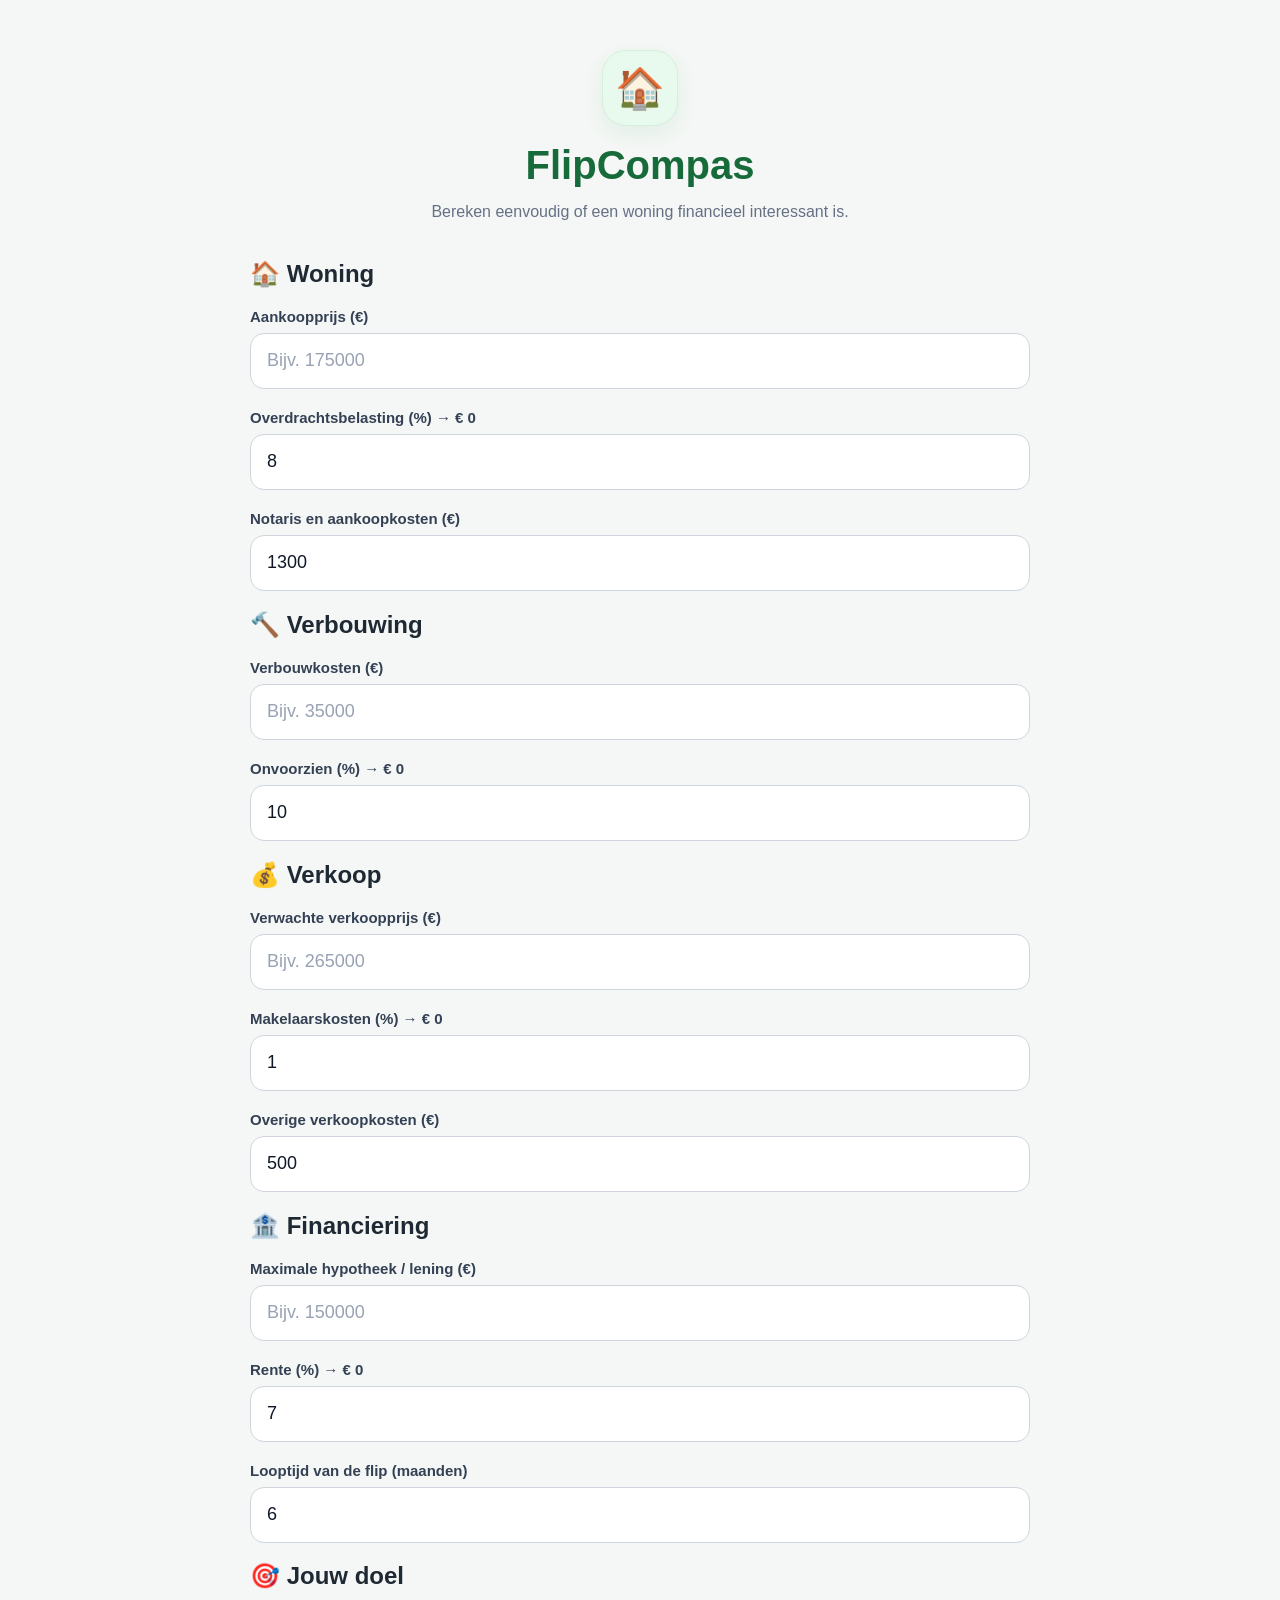
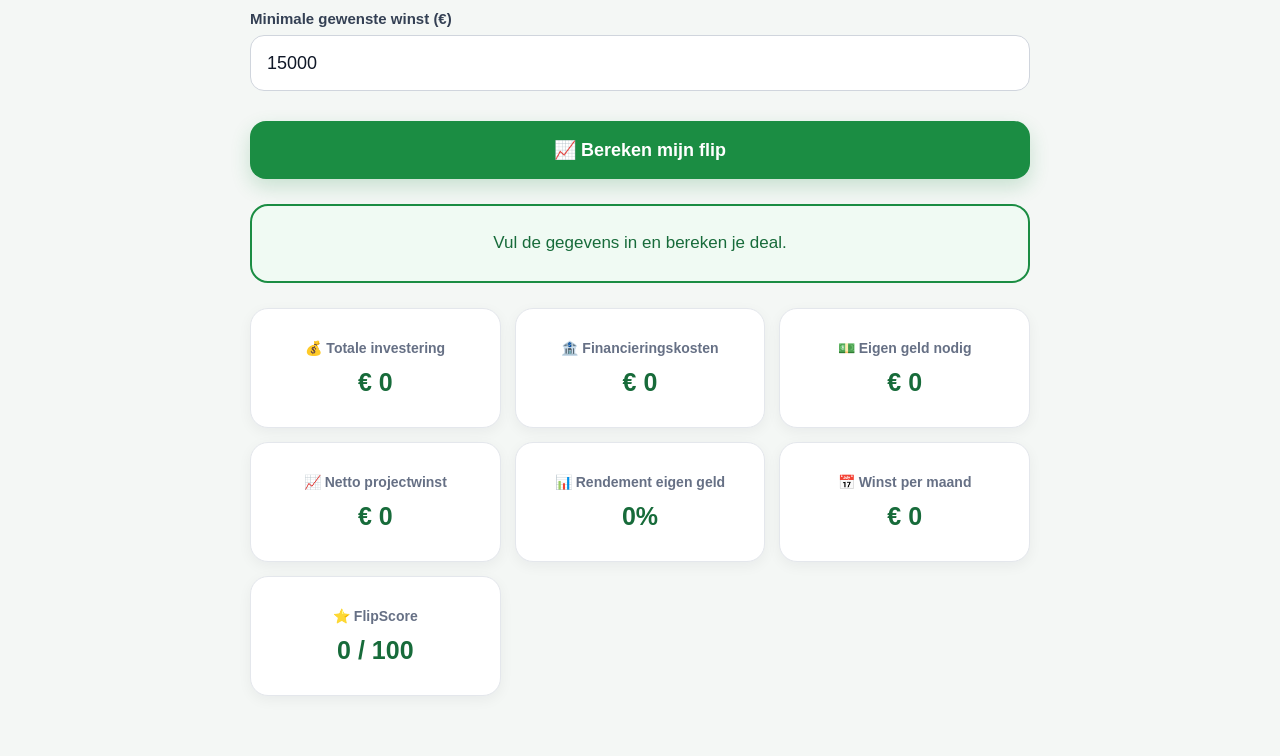
==== index.html @ 9d89fb98 "Update index.html" ====
<!DOCTYPE html>
<html lang="nl">

<head>
    <meta charset="UTF-8">
    <meta name="viewport" content="width=device-width, initial-scale=1.0">

    <title>FlipCompas – Woning Flip Calculator</title>

    <meta
        name="description"
        content="Bereken eenvoudig of een woning financieel interessant is om te verbouwen en door te verkopen."
    >

    <meta name="robots" content="index, follow">

    <link
        rel="canonical"
        href="https://flipcompas.github.io/FlipCompas/"
    >

    <meta name="theme-color" content="#ffffff">

    <link rel="stylesheet" href="style.css">
</head>

<body>

<div class="container">

    <!-- LOGO -->
    <div class="logo">
        🏠
    </div>

    <!-- TITEL -->
    <h1>FlipCompas</h1>

    <p class="subtitle">
        Bereken eenvoudig of een woning financieel interessant is.
    </p>


    <!-- =========================
         BASISGEGEVENS
    ========================== -->

    <h2>🏠 Woning</h2>

    <label for="aankoop">
        Aankoopprijs (€)
    </label>

    <input
        type="number"
        id="aankoop"
        placeholder="Bijv. 175000"
        min="0"
        step="100"
    >


    <label for="overdracht">
        Overdrachtsbelasting (%)
        <span id="overdrachtBedrag">→ € 0</span>
    </label>

    <input
        type="number"
        id="overdracht"
        value="8"
        min="0"
        step="0.1"
    >


    <label for="notaris">
        Notaris en aankoopkosten (€)
    </label>

    <input
        type="number"
        id="notaris"
        value="1300"
        min="0"
        step="50"
    >


    <!-- =========================
         VERBOUWING
    ========================== -->

    <h2>🔨 Verbouwing</h2>

    <label for="verbouw">
        Verbouwkosten (€)
    </label>

    <input
        type="number"
        id="verbouw"
        placeholder="Bijv. 35000"
        min="0"
        step="100"
    >


    <label for="onvoorzien">
        Onvoorzien (%)
        <span id="onvoorzienBedrag">→ € 0</span>
    </label>

    <input
        type="number"
        id="onvoorzien"
        value="10"
        min="0"
        step="1"
    >


    <!-- =========================
         VERKOOP
    ========================== -->

    <h2>💰 Verkoop</h2>

    <label for="verkoop">
        Verwachte verkoopprijs (€)
    </label>

    <input
        type="number"
        id="verkoop"
        placeholder="Bijv. 265000"
        min="0"
        step="100"
    >


    <label for="makelaar">
        Makelaarskosten (%)
        <span id="makelaarBedrag">→ € 0</span>
    </label>

    <input
        type="number"
        id="makelaar"
        value="1"
        min="0"
        step="0.1"
    >


    <label for="verkoopOverig">
        Overige verkoopkosten (€)
    </label>

    <input
        type="number"
        id="verkoopOverig"
        value="500"
        min="0"
        step="50"
    >


    <!-- =========================
         FINANCIERING
    ========================== -->

    <h2>🏦 Financiering</h2>

    <label for="hypotheek">
        Maximale hypotheek / lening (€)
    </label>

    <input
        type="number"
        id="hypotheek"
        placeholder="Bijv. 150000"
        min="0"
        step="1000"
    >


    <label for="rente">
        Rente (%)
        <span id="renteBedrag">→ € 0</span>
    </label>

    <input
        type="number"
        id="rente"
        value="7"
        min="0"
        step="0.1"
    >


    <label for="looptijd">
        Looptijd van de flip (maanden)
    </label>

    <input
        type="number"
        id="looptijd"
        value="6"
        min="1"
        step="1"
    >


    <!-- =========================
         MINIMALE WINST
    ========================== -->

    <h2>🎯 Jouw doel</h2>

    <label for="minWinst">
        Minimale gewenste winst (€)
    </label>

    <input
        type="number"
        id="minWinst"
        value="15000"
        min="0"
        step="1000"
    >


    <!-- =========================
         BEREKENEN
    ========================== -->

    <button type="button" onclick="bereken()">
        📈 Bereken mijn flip
    </button>


    <!-- RESULTAAT -->

    <div id="resultaat">
        Vul de gegevens in en bereken je deal.
    </div>


    <!-- =========================
         DASHBOARD
    ========================== -->

    <div class="dashboard">

        <div class="kaart">
            <h3>💰 Totale investering</h3>
            <p id="investering">€ 0</p>
        </div>


        <div class="kaart">
            <h3>🏦 Financieringskosten</h3>
            <p id="financieringsKosten">€ 0</p>
        </div>


        <div class="kaart">
            <h3>💵 Eigen geld nodig</h3>
            <p id="eigenGeld">€ 0</p>
        </div>


        <div class="kaart">
            <h3>📈 Netto projectwinst</h3>
            <p id="winstKaart">€ 0</p>
        </div>


        <div class="kaart">
            <h3>📊 Rendement eigen geld</h3>
            <p id="rendement">0%</p>
        </div>


        <div class="kaart">
            <h3>📅 Winst per maand</h3>
            <p id="winstPerMaand">€ 0</p>
        </div>


        <div class="kaart">
            <h3>⭐ FlipScore</h3>
            <p id="flipscore">0 / 100</p>
        </div>

    </div>

</div>


<script src="script.js"></script>

</body>

</html>
---- style.css ----
/* =========================
   FLIPCOMPAS
   ========================= */

* {
    box-sizing: border-box;
}

html {
    scroll-behavior: smooth;
}

body {
    margin: 0;
    padding: 0;
    background: #f4f7f5;
    font-family:
        -apple-system,
        BlinkMacSystemFont,
        "Segoe UI",
        Arial,
        sans-serif;
    color: #1f2933;
}

/* =========================
   CONTAINER
   ========================= */

.container {
    width: 100%;
    max-width: 720px;
    margin: 0 auto;
    padding: 35px 20px 60px;
}

/* =========================
   LOGO
   ========================= */

.logo {
    width: 76px;
    height: 76px;

    margin: 0 auto 16px;

    display: flex;
    align-items: center;
    justify-content: center;

    background: #e8f9ee;
    border: 1px solid #d4f0dd;
    border-radius: 24px;

    font-size: 40px;

    box-shadow:
        0 8px 20px rgba(27, 141, 67, 0.08);
}

/* =========================
   TITEL
   ========================= */

h1 {
    margin: 0;

    text-align: center;

    color: #176b3a;

    font-size: 36px;
    line-height: 1.15;
    font-weight: 800;
}

.subtitle {
    max-width: 560px;

    margin: 12px auto 35px;

    text-align: center;

    color: #667085;

    font-size: 16px;
    line-height: 1.55;
}

/* =========================
   FORMULIER
   ========================= */

label {
    display: block;

    margin-top: 20px;
    margin-bottom: 8px;

    color: #344054;

    font-size: 15px;
    font-weight: 700;
}

input {
    width: 100%;
    height: 56px;

    padding: 0 16px;

    border: 1.5px solid #d0d5dd;
    border-radius: 14px;

    background: #ffffff;

    color: #101828;

    font-family: inherit;
    font-size: 18px;

    outline: none;

    transition:
        border-color 0.2s ease,
        box-shadow 0.2s ease;
}

input:focus {
    border-color: #1b8d43;

    box-shadow:
        0 0 0 4px rgba(27, 141, 67, 0.10);
}

input::placeholder {
    color: #98a2b3;
}

/* Verwijder standaard pijltjes bij nummervelden */

input[type="number"]::-webkit-inner-spin-button,
input[type="number"]::-webkit-outer-spin-button {
    margin: 0;
    -webkit-appearance: none;
}

input[type="number"] {
    -moz-appearance: textfield;
}

/* =========================
   BEREKEN-KNOP
   ========================= */

button {
    width: 100%;
    min-height: 58px;

    margin-top: 30px;
    padding: 0 20px;

    border: none;
    border-radius: 16px;

    background: #1b8d43;
    color: #ffffff;

    font-family: inherit;
    font-size: 18px;
    font-weight: 800;

    cursor: pointer;

    box-shadow:
        0 8px 20px rgba(27, 141, 67, 0.20);

    transition:
        transform 0.15s ease,
        background 0.2s ease,
        box-shadow 0.2s ease;
}

button:hover {
    box-shadow:
        0 10px 24px rgba(27, 141, 67, 0.25);
}

button:active {
    transform: scale(0.98);
}

/* =========================
   RESULTAAT
   ========================= */

#resultaat {
    margin-top: 25px;
    padding: 24px 20px;

    background: #f0faf3;

    border: 2px solid #1b8d43;
    border-radius: 18px;

    color: #176b3a;

    text-align: center;

    font-size: 17px;
    line-height: 1.55;

    transition:
        background 0.25s ease,
        border-color 0.25s ease,
        color 0.25s ease;
}

#resultaat strong {
    font-weight: 800;
}

/* =========================
   DASHBOARD
   ========================= */

.dashboard {
    display: grid;

    grid-template-columns: 1fr;

    gap: 14px;

    margin-top: 25px;
}

.kaart {
    min-height: 120px;

    display: flex;
    flex-direction: column;
    justify-content: center;

    padding: 20px;

    background: #ffffff;

    border: 1px solid #e4e7ec;
    border-radius: 18px;

    box-shadow:
        0 4px 14px rgba(16, 24, 40, 0.05);

    transition:
        transform 0.2s ease,
        box-shadow 0.2s ease;
}

.kaart:hover {
    transform: translateY(-2px);

    box-shadow:
        0 8px 20px rgba(16, 24, 40, 0.08);
}

.kaart h3 {
    margin: 0 0 10px;

    color: #667085;

    font-size: 14px;
    line-height: 1.3;
    font-weight: 700;
}

.kaart p {
    margin: 0;

    color: #176b3a;

    font-size: 25px;
    line-height: 1.2;
    font-weight: 800;
}

/* =========================
   MOBIELE SCHERMEN
   ========================= */

@media (max-width: 380px) {

    .container {
        padding: 25px 15px 45px;
    }

    h1 {
        font-size: 32px;
    }

    .subtitle {
        font-size: 15px;
    }

    input {
        height: 54px;
        font-size: 17px;
    }

    button {
        height: 56px;
        font-size: 17px;
    }

    .kaart p {
        font-size: 23px;
    }
}

/* =========================
   TABLET / DESKTOP
   ========================= */

@media (min-width: 600px) {

    .container {
        max-width: 760px;
        padding-top: 50px;
    }

    .dashboard {
        grid-template-columns: repeat(3, 1fr);
    }

    .kaart {
        text-align: center;
    }
}

/* =========================
   GROTERE DESKTOP
   ========================= */

@media (min-width: 900px) {

    .container {
        max-width: 820px;
    }

    h1 {
        font-size: 40px;
    }
}
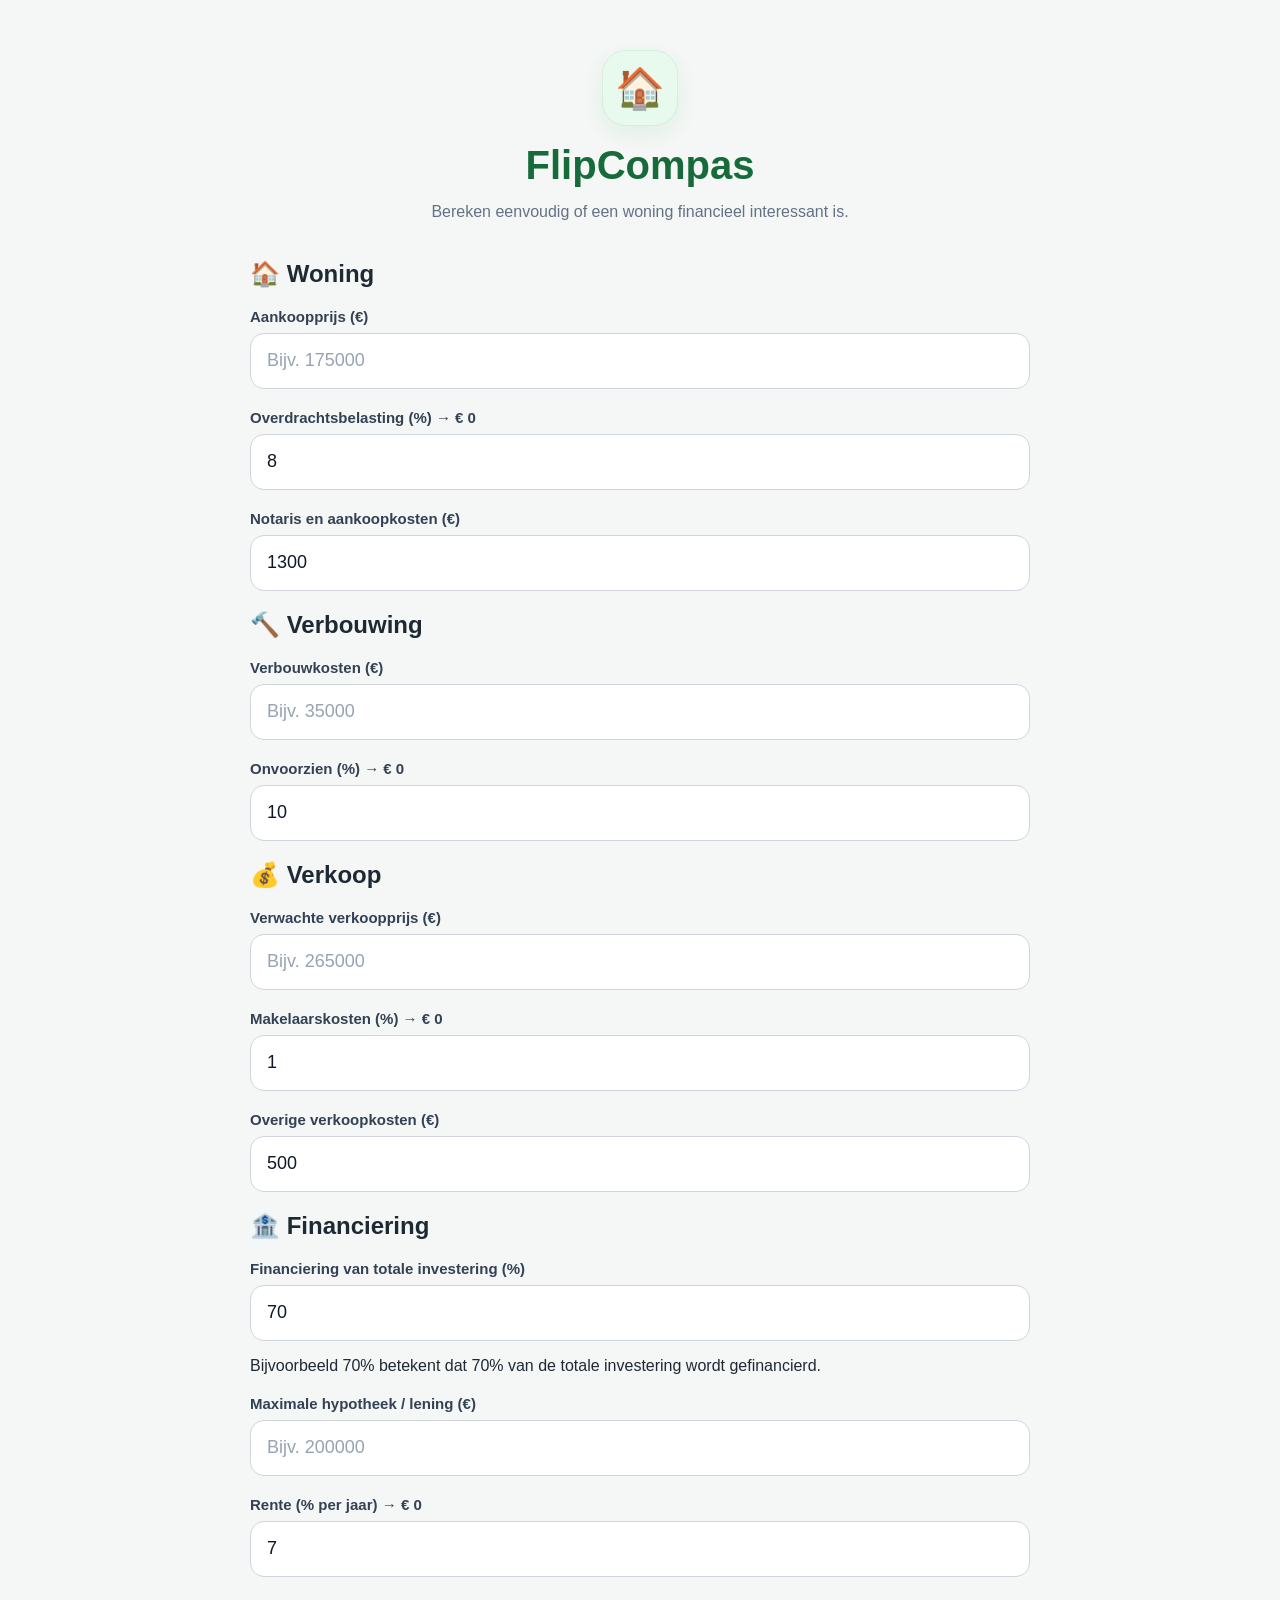
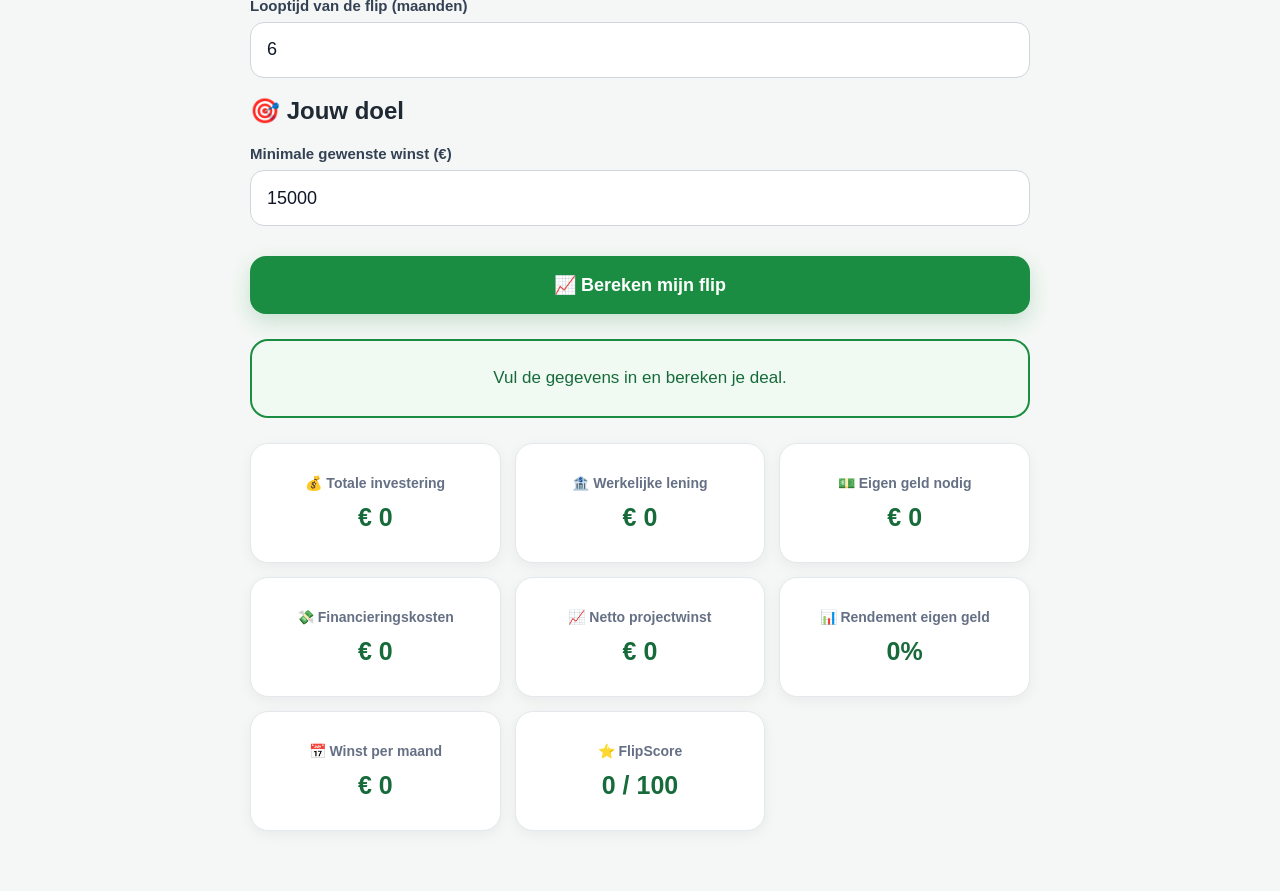
==== commit d2f324cc: "Update index.html" ====
--- a/index.html
+++ b/index.html
@@ -9,7 +9,7 @@
 
     <meta
         name="description"
-        content="Bereken eenvoudig of een woning financieel interessant is om te verbouwen en door te verkopen."
+        content="Bereken aankoopkosten, verbouwkosten, financiering, eigen inleg, winst en rendement van een woningflip met FlipCompas."
     >
 
     <meta name="robots" content="index, follow">
@@ -28,12 +28,10 @@
 
 <div class="container">
 
-    <!-- LOGO -->
     <div class="logo">
         🏠
     </div>
 
-    <!-- TITEL -->
     <h1>FlipCompas</h1>
 
     <p class="subtitle">
@@ -42,7 +40,7 @@
 
 
     <!-- =========================
-         BASISGEGEVENS
+         WONING
     ========================== -->
 
     <h2>🏠 Woning</h2>
@@ -172,21 +170,40 @@
 
     <h2>🏦 Financiering</h2>
 
-    <label for="hypotheek">
+    <label for="financieringsPercentage">
+        Financiering van totale investering (%)
+    </label>
+
+    <input
+        type="number"
+        id="financieringsPercentage"
+        value="70"
+        min="0"
+        max="100"
+        step="1"
+    >
+
+    <p class="uitleg">
+        Bijvoorbeeld 70% betekent dat 70% van de totale investering
+        wordt gefinancierd.
+    </p>
+
+
+    <label for="maxHypotheek">
         Maximale hypotheek / lening (€)
     </label>
 
     <input
         type="number"
-        id="hypotheek"
-        placeholder="Bijv. 150000"
+        id="maxHypotheek"
+        placeholder="Bijv. 200000"
         min="0"
         step="1000"
     >
 
 
     <label for="rente">
-        Rente (%)
+        Rente (% per jaar)
         <span id="renteBedrag">→ € 0</span>
     </label>
 
@@ -213,7 +230,7 @@
 
 
     <!-- =========================
-         MINIMALE WINST
+         DOEL
     ========================== -->
 
     <h2>🎯 Jouw doel</h2>
@@ -240,8 +257,6 @@
     </button>
 
 
-    <!-- RESULTAAT -->
-
     <div id="resultaat">
         Vul de gegevens in en bereken je deal.
     </div>
@@ -260,8 +275,8 @@
 
 
         <div class="kaart">
-            <h3>🏦 Financieringskosten</h3>
-            <p id="financieringsKosten">€ 0</p>
+            <h3>🏦 Werkelijke lening</h3>
+            <p id="werkelijkeLening">€ 0</p>
         </div>
 
 
@@ -272,6 +287,12 @@
 
 
         <div class="kaart">
+            <h3>💸 Financieringskosten</h3>
+            <p id="financieringsKosten">€ 0</p>
+        </div>
+
+
+        <div class="kaart">
             <h3>📈 Netto projectwinst</h3>
             <p id="winstKaart">€ 0</p>
         </div>
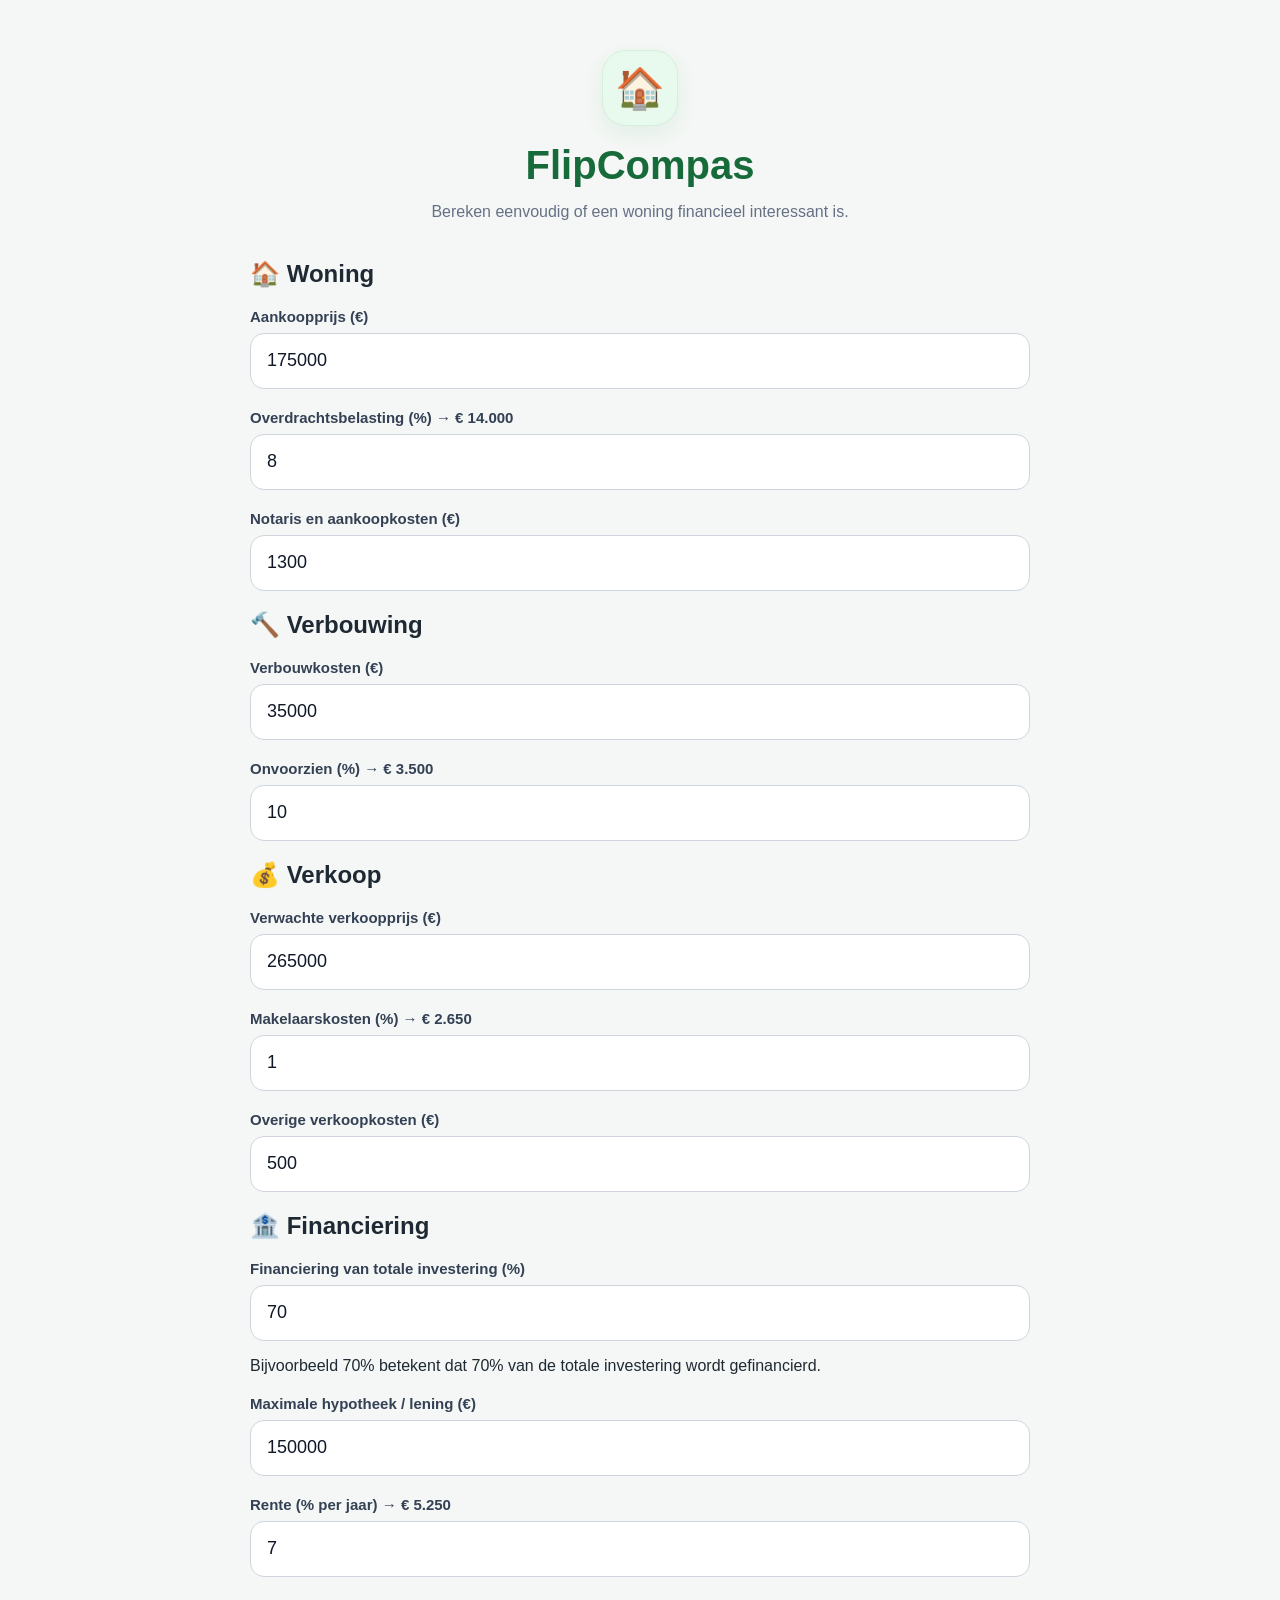
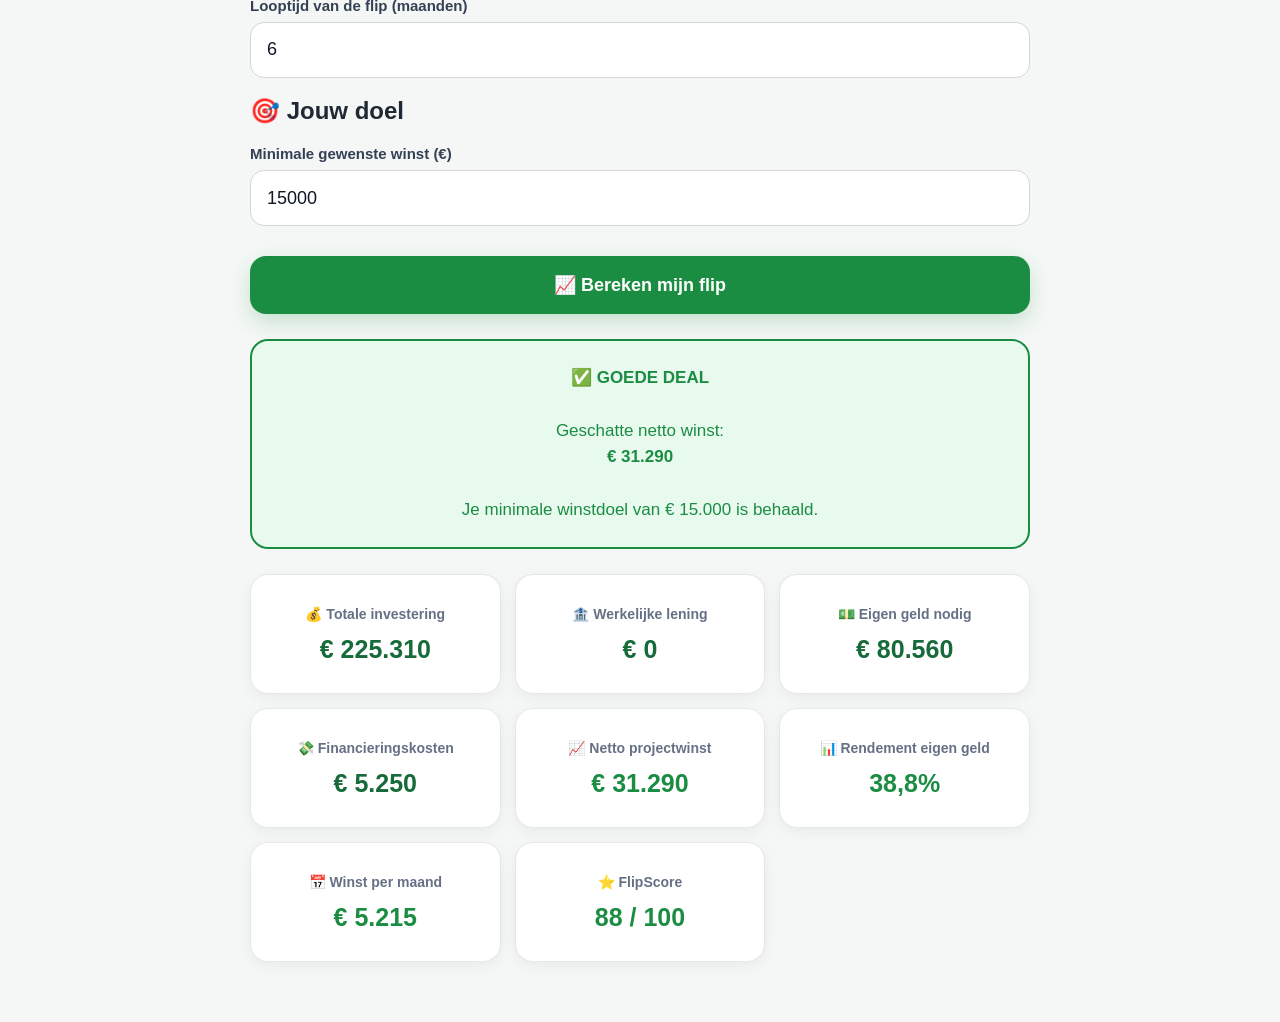
==== commit e82fcded: "Update index.html" ====
--- a/index.html
+++ b/index.html
@@ -9,7 +9,7 @@
 
     <meta
         name="description"
-        content="Bereken aankoopkosten, verbouwkosten, financiering, eigen inleg, winst en rendement van een woningflip met FlipCompas."
+        content="Bereken eenvoudig of een woning financieel interessant is om te verbouwen en door te verkopen."
     >
 
     <meta name="robots" content="index, follow">
@@ -28,10 +28,12 @@
 
 <div class="container">
 
+    <!-- LOGO -->
     <div class="logo">
         🏠
     </div>
 
+    <!-- TITEL -->
     <h1>FlipCompas</h1>
 
     <p class="subtitle">
@@ -52,7 +54,7 @@
     <input
         type="number"
         id="aankoop"
-        placeholder="Bijv. 175000"
+        value="175000"
         min="0"
         step="100"
     >
@@ -98,7 +100,7 @@
     <input
         type="number"
         id="verbouw"
-        placeholder="Bijv. 35000"
+        value="35000"
         min="0"
         step="100"
     >
@@ -131,7 +133,7 @@
     <input
         type="number"
         id="verkoop"
-        placeholder="Bijv. 265000"
+        value="265000"
         min="0"
         step="100"
     >
@@ -170,6 +172,7 @@
 
     <h2>🏦 Financiering</h2>
 
+
     <label for="financieringsPercentage">
         Financiering van totale investering (%)
     </label>
@@ -183,20 +186,20 @@
         step="1"
     >
 
-    <p class="uitleg">
+    <p>
         Bijvoorbeeld 70% betekent dat 70% van de totale investering
         wordt gefinancierd.
     </p>
 
 
-    <label for="maxHypotheek">
+    <label for="hypotheek">
         Maximale hypotheek / lening (€)
     </label>
 
     <input
         type="number"
-        id="maxHypotheek"
-        placeholder="Bijv. 200000"
+        id="hypotheek"
+        value="150000"
         min="0"
         step="1000"
     >
@@ -230,7 +233,7 @@
 
 
     <!-- =========================
-         DOEL
+         JOUW DOEL
     ========================== -->
 
     <h2>🎯 Jouw doel</h2>
@@ -252,10 +255,17 @@
          BEREKENEN
     ========================== -->
 
-    <button type="button" onclick="bereken()">
+    <button
+        type="button"
+        onclick="bereken()"
+    >
         📈 Bereken mijn flip
     </button>
 
+
+    <!-- =========================
+         RESULTAAT
+    ========================== -->
 
     <div id="resultaat">
         Vul de gegevens in en bereken je deal.
@@ -268,52 +278,94 @@
 
     <div class="dashboard">
 
-        <div class="kaart">
+
+        <div class="kaart">
+
             <h3>💰 Totale investering</h3>
-            <p id="investering">€ 0</p>
-        </div>
-
-
-        <div class="kaart">
+
+            <p id="investering">
+                € 0
+            </p>
+
+        </div>
+
+
+        <div class="kaart">
+
             <h3>🏦 Werkelijke lening</h3>
-            <p id="werkelijkeLening">€ 0</p>
-        </div>
-
-
-        <div class="kaart">
+
+            <p id="werkelijkeLening">
+                € 0
+            </p>
+
+        </div>
+
+
+        <div class="kaart">
+
             <h3>💵 Eigen geld nodig</h3>
-            <p id="eigenGeld">€ 0</p>
-        </div>
-
-
-        <div class="kaart">
+
+            <p id="eigenGeld">
+                € 0
+            </p>
+
+        </div>
+
+
+        <div class="kaart">
+
             <h3>💸 Financieringskosten</h3>
-            <p id="financieringsKosten">€ 0</p>
-        </div>
-
-
-        <div class="kaart">
+
+            <p id="financieringsKosten">
+                € 0
+            </p>
+
+        </div>
+
+
+        <div class="kaart">
+
             <h3>📈 Netto projectwinst</h3>
-            <p id="winstKaart">€ 0</p>
-        </div>
-
-
-        <div class="kaart">
+
+            <p id="winstKaart">
+                € 0
+            </p>
+
+        </div>
+
+
+        <div class="kaart">
+
             <h3>📊 Rendement eigen geld</h3>
-            <p id="rendement">0%</p>
-        </div>
-
-
-        <div class="kaart">
+
+            <p id="rendement">
+                0%
+            </p>
+
+        </div>
+
+
+        <div class="kaart">
+
             <h3>📅 Winst per maand</h3>
-            <p id="winstPerMaand">€ 0</p>
-        </div>
-
-
-        <div class="kaart">
+
+            <p id="winstPerMaand">
+                € 0
+            </p>
+
+        </div>
+
+
+        <div class="kaart">
+
             <h3>⭐ FlipScore</h3>
-            <p id="flipscore">0 / 100</p>
-        </div>
+
+            <p id="flipscore">
+                0 / 100
+            </p>
+
+        </div>
+
 
     </div>
 
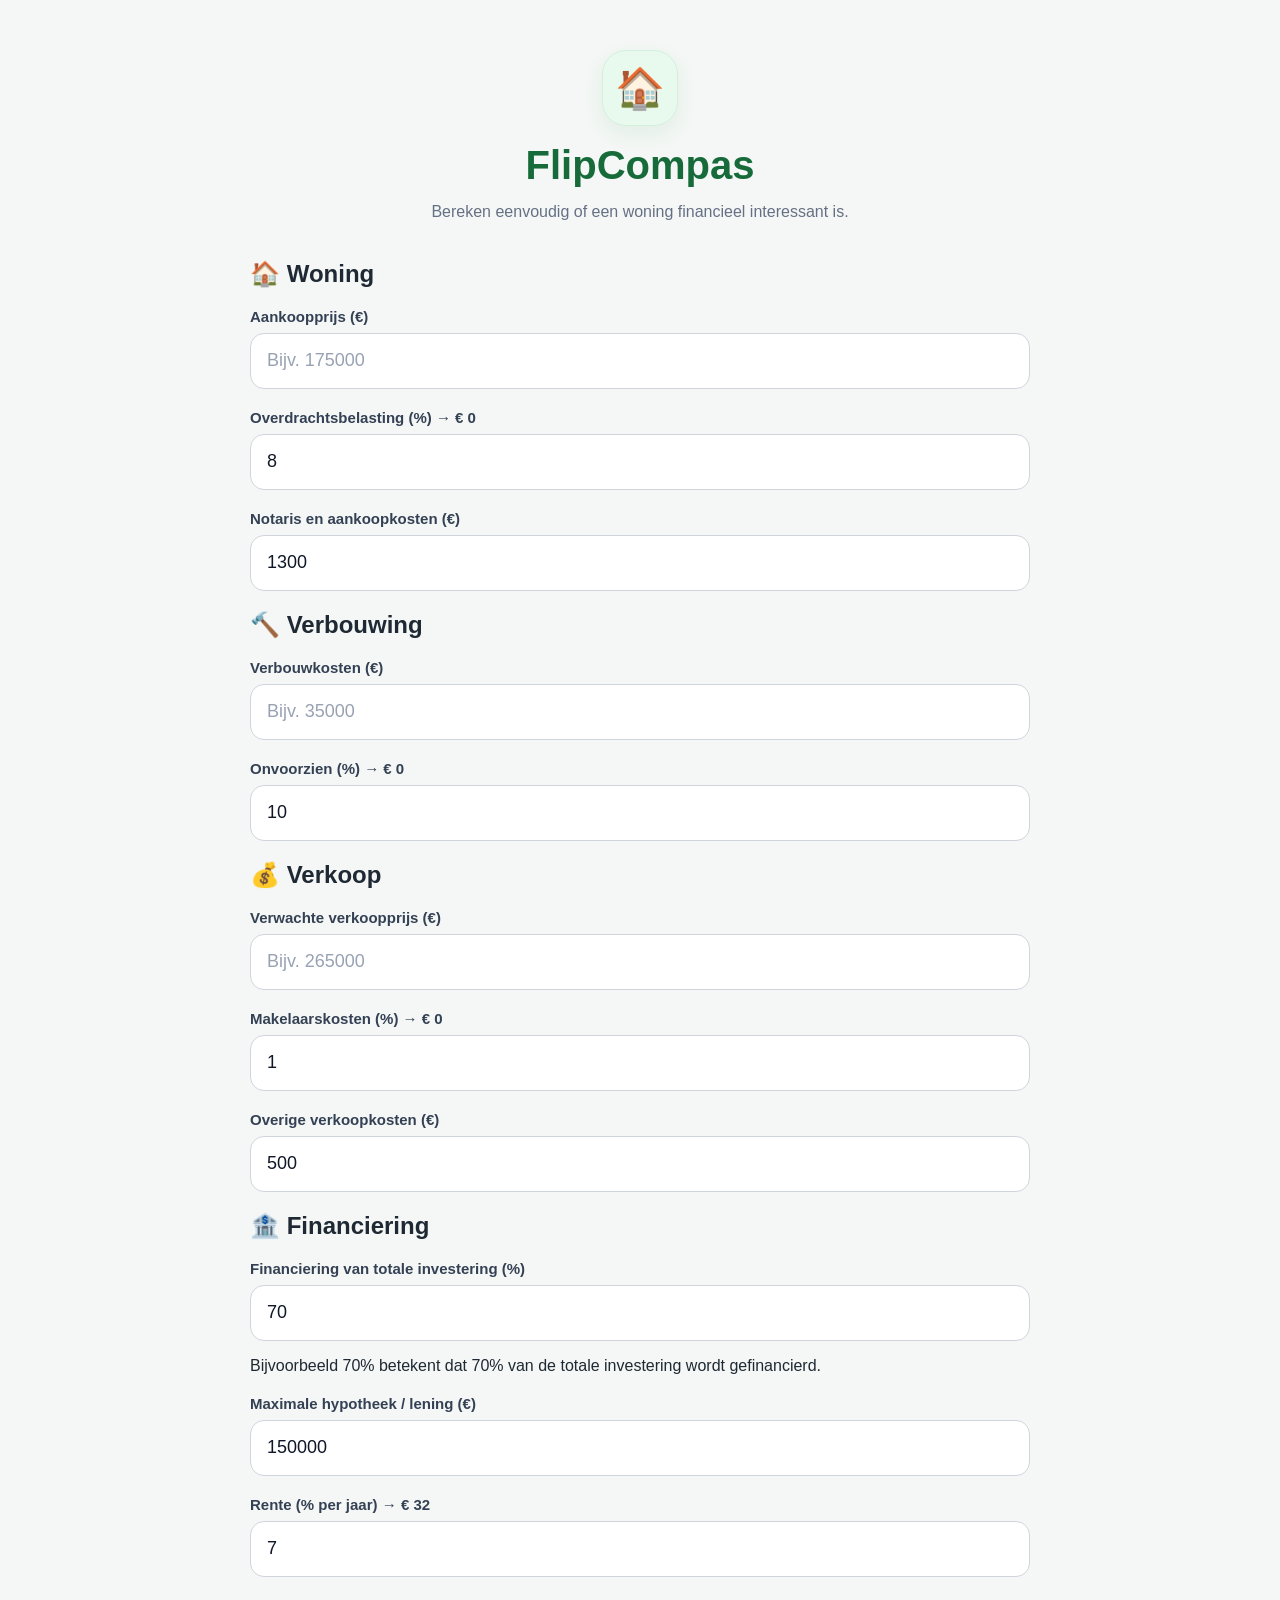
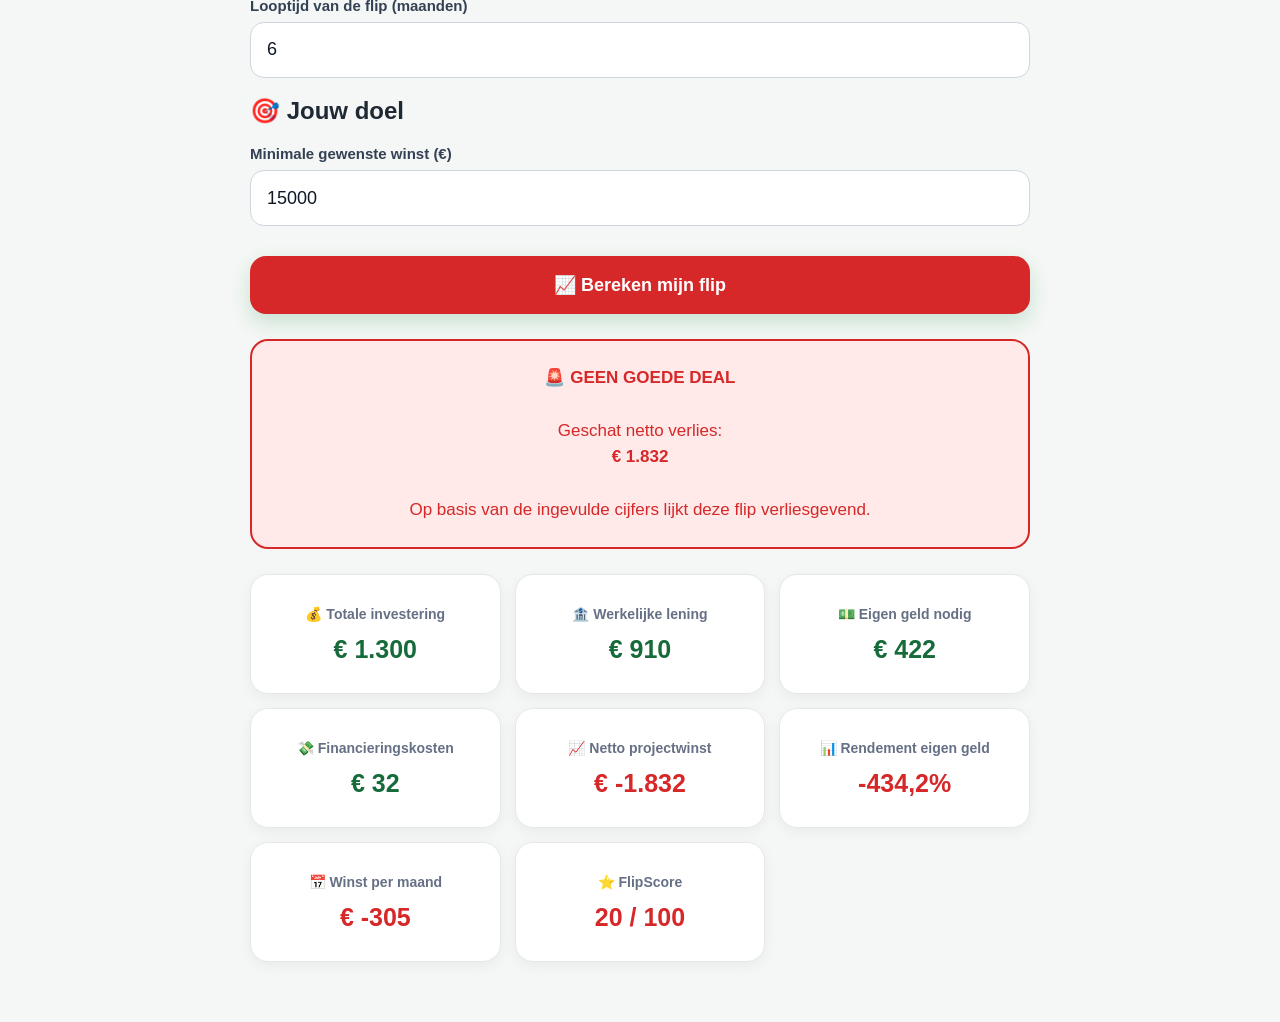
==== commit 06c4c1a2: "Update index.html" ====
--- a/index.html
+++ b/index.html
@@ -54,7 +54,7 @@
     <input
         type="number"
         id="aankoop"
-        value="175000"
+        placeholder="Bijv. 175000"
         min="0"
         step="100"
     >
@@ -100,7 +100,7 @@
     <input
         type="number"
         id="verbouw"
-        value="35000"
+        placeholder="Bijv. 35000"
         min="0"
         step="100"
     >
@@ -133,7 +133,7 @@
     <input
         type="number"
         id="verkoop"
-        value="265000"
+        placeholder="Bijv. 265000"
         min="0"
         step="100"
     >
@@ -171,7 +171,6 @@
     ========================== -->
 
     <h2>🏦 Financiering</h2>
-
 
     <label for="financieringsPercentage">
         Financiering van totale investering (%)
@@ -278,100 +277,50 @@
 
     <div class="dashboard">
 
-
-        <div class="kaart">
-
+        <div class="kaart">
             <h3>💰 Totale investering</h3>
-
-            <p id="investering">
-                € 0
-            </p>
-
-        </div>
-
-
-        <div class="kaart">
-
+            <p id="investering">€ 0</p>
+        </div>
+
+        <div class="kaart">
             <h3>🏦 Werkelijke lening</h3>
-
-            <p id="werkelijkeLening">
-                € 0
-            </p>
-
-        </div>
-
-
-        <div class="kaart">
-
+            <p id="werkelijkeLening">€ 0</p>
+        </div>
+
+        <div class="kaart">
             <h3>💵 Eigen geld nodig</h3>
-
-            <p id="eigenGeld">
-                € 0
-            </p>
-
-        </div>
-
-
-        <div class="kaart">
-
+            <p id="eigenGeld">€ 0</p>
+        </div>
+
+        <div class="kaart">
             <h3>💸 Financieringskosten</h3>
-
-            <p id="financieringsKosten">
-                € 0
-            </p>
-
-        </div>
-
-
-        <div class="kaart">
-
+            <p id="financieringsKosten">€ 0</p>
+        </div>
+
+        <div class="kaart">
             <h3>📈 Netto projectwinst</h3>
-
-            <p id="winstKaart">
-                € 0
-            </p>
-
-        </div>
-
-
-        <div class="kaart">
-
+            <p id="winstKaart">€ 0</p>
+        </div>
+
+        <div class="kaart">
             <h3>📊 Rendement eigen geld</h3>
-
-            <p id="rendement">
-                0%
-            </p>
-
-        </div>
-
-
-        <div class="kaart">
-
+            <p id="rendement">0%</p>
+        </div>
+
+        <div class="kaart">
             <h3>📅 Winst per maand</h3>
-
-            <p id="winstPerMaand">
-                € 0
-            </p>
-
-        </div>
-
-
-        <div class="kaart">
-
+            <p id="winstPerMaand">€ 0</p>
+        </div>
+
+        <div class="kaart">
             <h3>⭐ FlipScore</h3>
-
-            <p id="flipscore">
-                0 / 100
-            </p>
-
-        </div>
-
+            <p id="flipscore">0 / 100</p>
+        </div>
 
     </div>
 
 </div>
 
-
 <script src="script.js"></script>
 
 </body>
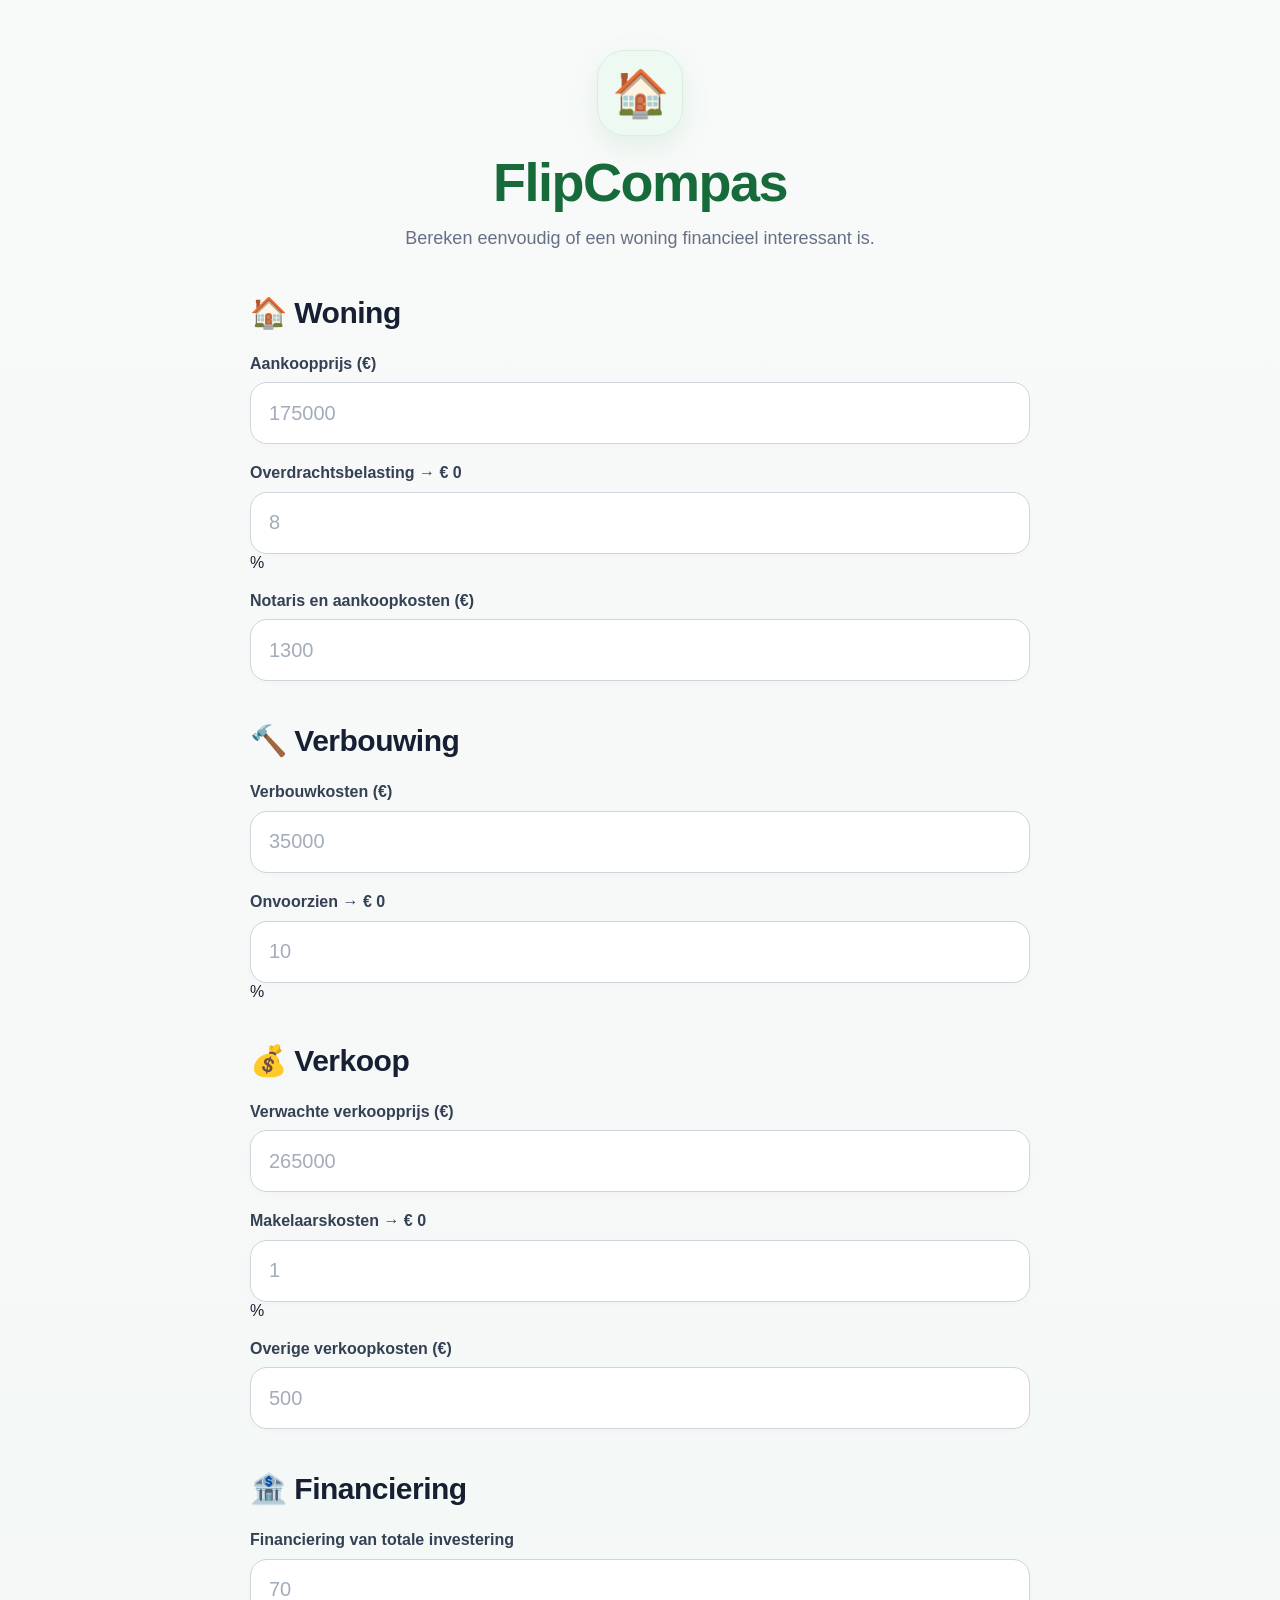
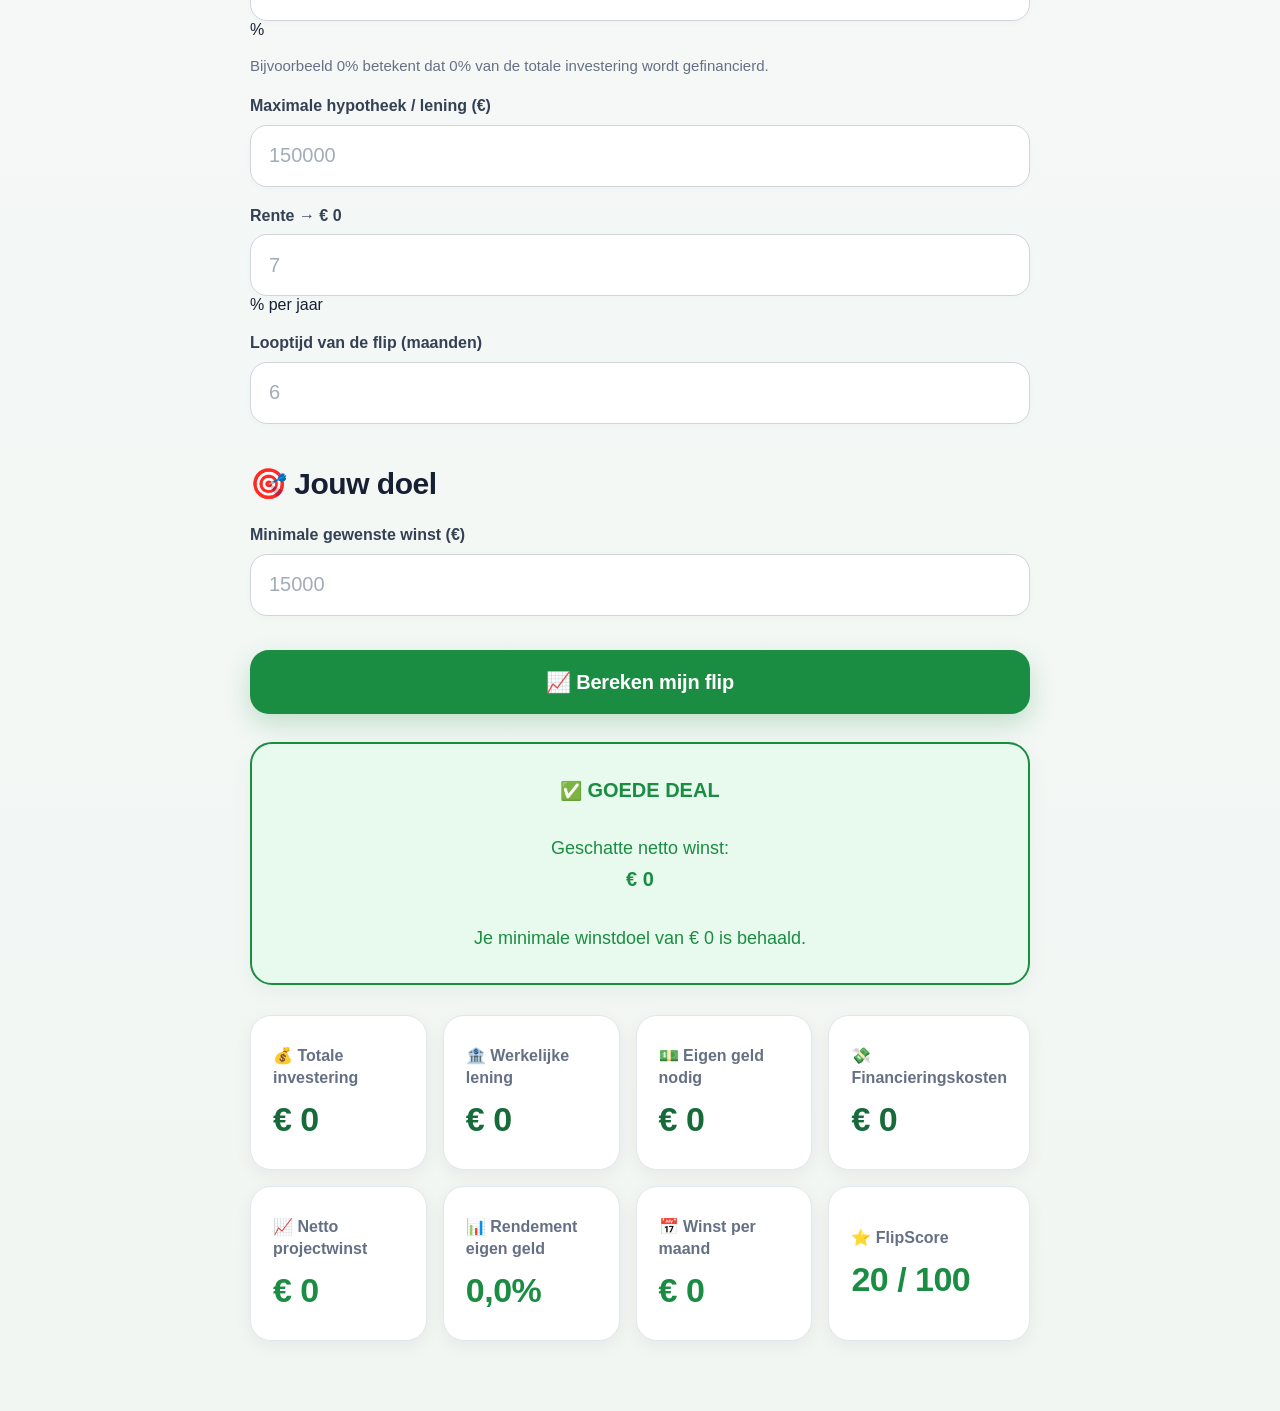
==== commit e0c4ef98: "Update index.html" ====
--- a/index.html
+++ b/index.html
@@ -33,6 +33,7 @@
         🏠
     </div>
 
+
     <!-- TITEL -->
     <h1>FlipCompas</h1>
 
@@ -47,6 +48,7 @@
 
     <h2>🏠 Woning</h2>
 
+
     <label for="aankoop">
         Aankoopprijs (€)
     </label>
@@ -54,24 +56,27 @@
     <input
         type="number"
         id="aankoop"
-        placeholder="Bijv. 175000"
+        placeholder="175000"
         min="0"
         step="100"
     >
 
 
     <label for="overdracht">
-        Overdrachtsbelasting (%)
+        Overdrachtsbelasting
         <span id="overdrachtBedrag">→ € 0</span>
     </label>
 
-    <input
-        type="number"
-        id="overdracht"
-        value="8"
-        min="0"
-        step="0.1"
-    >
+    <div class="percentage-input">
+        <input
+            type="number"
+            id="overdracht"
+            placeholder="8"
+            min="0"
+            step="0.1"
+        >
+        <span>%</span>
+    </div>
 
 
     <label for="notaris">
@@ -81,7 +86,7 @@
     <input
         type="number"
         id="notaris"
-        value="1300"
+        placeholder="1300"
         min="0"
         step="50"
     >
@@ -92,6 +97,7 @@
     ========================== -->
 
     <h2>🔨 Verbouwing</h2>
+
 
     <label for="verbouw">
         Verbouwkosten (€)
@@ -100,24 +106,27 @@
     <input
         type="number"
         id="verbouw"
-        placeholder="Bijv. 35000"
+        placeholder="35000"
         min="0"
         step="100"
     >
 
 
     <label for="onvoorzien">
-        Onvoorzien (%)
+        Onvoorzien
         <span id="onvoorzienBedrag">→ € 0</span>
     </label>
 
-    <input
-        type="number"
-        id="onvoorzien"
-        value="10"
-        min="0"
-        step="1"
-    >
+    <div class="percentage-input">
+        <input
+            type="number"
+            id="onvoorzien"
+            placeholder="10"
+            min="0"
+            step="1"
+        >
+        <span>%</span>
+    </div>
 
 
     <!-- =========================
@@ -125,6 +134,7 @@
     ========================== -->
 
     <h2>💰 Verkoop</h2>
+
 
     <label for="verkoop">
         Verwachte verkoopprijs (€)
@@ -133,24 +143,27 @@
     <input
         type="number"
         id="verkoop"
-        placeholder="Bijv. 265000"
+        placeholder="265000"
         min="0"
         step="100"
     >
 
 
     <label for="makelaar">
-        Makelaarskosten (%)
+        Makelaarskosten
         <span id="makelaarBedrag">→ € 0</span>
     </label>
 
-    <input
-        type="number"
-        id="makelaar"
-        value="1"
-        min="0"
-        step="0.1"
-    >
+    <div class="percentage-input">
+        <input
+            type="number"
+            id="makelaar"
+            placeholder="1"
+            min="0"
+            step="0.1"
+        >
+        <span>%</span>
+    </div>
 
 
     <label for="verkoopOverig">
@@ -160,7 +173,7 @@
     <input
         type="number"
         id="verkoopOverig"
-        value="500"
+        placeholder="500"
         min="0"
         step="50"
     >
@@ -172,18 +185,23 @@
 
     <h2>🏦 Financiering</h2>
 
+
     <label for="financieringsPercentage">
-        Financiering van totale investering (%)
-    </label>
-
-    <input
-        type="number"
-        id="financieringsPercentage"
-        value="70"
-        min="0"
-        max="100"
-        step="1"
-    >
+        Financiering van totale investering
+    </label>
+
+    <div class="percentage-input">
+        <input
+            type="number"
+            id="financieringsPercentage"
+            placeholder="70"
+            min="0"
+            max="100"
+            step="1"
+        >
+        <span>%</span>
+    </div>
+
 
     <p>
         Bijvoorbeeld 70% betekent dat 70% van de totale investering
@@ -198,24 +216,27 @@
     <input
         type="number"
         id="hypotheek"
-        value="150000"
+        placeholder="150000"
         min="0"
         step="1000"
     >
 
 
     <label for="rente">
-        Rente (% per jaar)
+        Rente
         <span id="renteBedrag">→ € 0</span>
     </label>
 
-    <input
-        type="number"
-        id="rente"
-        value="7"
-        min="0"
-        step="0.1"
-    >
+    <div class="percentage-input">
+        <input
+            type="number"
+            id="rente"
+            placeholder="7"
+            min="0"
+            step="0.1"
+        >
+        <span>% per jaar</span>
+    </div>
 
 
     <label for="looptijd">
@@ -225,7 +246,7 @@
     <input
         type="number"
         id="looptijd"
-        value="6"
+        placeholder="6"
         min="1"
         step="1"
     >
@@ -237,6 +258,7 @@
 
     <h2>🎯 Jouw doel</h2>
 
+
     <label for="minWinst">
         Minimale gewenste winst (€)
     </label>
@@ -244,7 +266,7 @@
     <input
         type="number"
         id="minWinst"
-        value="15000"
+        placeholder="15000"
         min="0"
         step="1000"
     >
@@ -277,50 +299,100 @@
 
     <div class="dashboard">
 
-        <div class="kaart">
+
+        <div class="kaart">
+
             <h3>💰 Totale investering</h3>
-            <p id="investering">€ 0</p>
-        </div>
-
-        <div class="kaart">
+
+            <p id="investering">
+                € 0
+            </p>
+
+        </div>
+
+
+        <div class="kaart">
+
             <h3>🏦 Werkelijke lening</h3>
-            <p id="werkelijkeLening">€ 0</p>
-        </div>
-
-        <div class="kaart">
+
+            <p id="werkelijkeLening">
+                € 0
+            </p>
+
+        </div>
+
+
+        <div class="kaart">
+
             <h3>💵 Eigen geld nodig</h3>
-            <p id="eigenGeld">€ 0</p>
-        </div>
-
-        <div class="kaart">
+
+            <p id="eigenGeld">
+                € 0
+            </p>
+
+        </div>
+
+
+        <div class="kaart">
+
             <h3>💸 Financieringskosten</h3>
-            <p id="financieringsKosten">€ 0</p>
-        </div>
-
-        <div class="kaart">
+
+            <p id="financieringsKosten">
+                € 0
+            </p>
+
+        </div>
+
+
+        <div class="kaart">
+
             <h3>📈 Netto projectwinst</h3>
-            <p id="winstKaart">€ 0</p>
-        </div>
-
-        <div class="kaart">
+
+            <p id="winstKaart">
+                € 0
+            </p>
+
+        </div>
+
+
+        <div class="kaart">
+
             <h3>📊 Rendement eigen geld</h3>
-            <p id="rendement">0%</p>
-        </div>
-
-        <div class="kaart">
+
+            <p id="rendement">
+                0%
+            </p>
+
+        </div>
+
+
+        <div class="kaart">
+
             <h3>📅 Winst per maand</h3>
-            <p id="winstPerMaand">€ 0</p>
-        </div>
-
-        <div class="kaart">
+
+            <p id="winstPerMaand">
+                € 0
+            </p>
+
+        </div>
+
+
+        <div class="kaart">
+
             <h3>⭐ FlipScore</h3>
-            <p id="flipscore">0 / 100</p>
-        </div>
+
+            <p id="flipscore">
+                0 / 100
+            </p>
+
+        </div>
+
 
     </div>
 
 </div>
 
+
 <script src="script.js"></script>
 
 </body>
--- a/style.css
+++ b/style.css
@@ -1,5 +1,5 @@
 /* =========================
-   FLIPCOMPAS
+   FLIPCOMPAS – MODERN DESIGN
    ========================= */
 
 * {
@@ -13,15 +13,24 @@
 body {
     margin: 0;
     padding: 0;
-    background: #f4f7f5;
+
+    background:
+        linear-gradient(
+            180deg,
+            #f8faf9 0%,
+            #f1f6f3 100%
+        );
+
     font-family:
         -apple-system,
         BlinkMacSystemFont,
         "Segoe UI",
         Arial,
         sans-serif;
-    color: #1f2933;
-}
+
+    color: #172033;
+}
+
 
 /* =========================
    CONTAINER
@@ -29,34 +38,40 @@
 
 .container {
     width: 100%;
-    max-width: 720px;
+    max-width: 820px;
+
     margin: 0 auto;
-    padding: 35px 20px 60px;
-}
+
+    padding: 35px 20px 70px;
+}
+
 
 /* =========================
    LOGO
    ========================= */
 
 .logo {
-    width: 76px;
-    height: 76px;
-
-    margin: 0 auto 16px;
+    width: 86px;
+    height: 86px;
+
+    margin: 0 auto 18px;
 
     display: flex;
     align-items: center;
     justify-content: center;
 
-    background: #e8f9ee;
-    border: 1px solid #d4f0dd;
-    border-radius: 24px;
-
-    font-size: 40px;
-
-    box-shadow:
-        0 8px 20px rgba(27, 141, 67, 0.08);
-}
+    background: #eef9f2;
+
+    border: 1px solid #d7efdf;
+
+    border-radius: 28px;
+
+    font-size: 46px;
+
+    box-shadow:
+        0 10px 30px rgba(27, 141, 67, 0.10);
+}
+
 
 /* =========================
    TITEL
@@ -69,79 +84,136 @@
 
     color: #176b3a;
 
-    font-size: 36px;
-    line-height: 1.15;
-    font-weight: 800;
+    font-size: clamp(36px, 8vw, 54px);
+
+    line-height: 1.05;
+
+    font-weight: 850;
+
+    letter-spacing: -1.5px;
 }
 
 .subtitle {
-    max-width: 560px;
-
-    margin: 12px auto 35px;
+    max-width: 620px;
+
+    margin: 14px auto 42px;
 
     text-align: center;
 
     color: #667085;
 
-    font-size: 16px;
+    font-size: 18px;
+
     line-height: 1.55;
 }
 
-/* =========================
-   FORMULIER
+
+/* =========================
+   SECTIES
+   ========================= */
+
+h2 {
+    margin: 42px 0 22px;
+
+    color: #172033;
+
+    font-size: 30px;
+
+    line-height: 1.2;
+
+    font-weight: 850;
+
+    letter-spacing: -0.5px;
+}
+
+h2:first-of-type {
+    margin-top: 0;
+}
+
+
+/* =========================
+   LABELS
    ========================= */
 
 label {
     display: block;
 
-    margin-top: 20px;
+    margin-top: 18px;
     margin-bottom: 8px;
 
     color: #344054;
 
-    font-size: 15px;
-    font-weight: 700;
-}
+    font-size: 16px;
+
+    line-height: 1.35;
+
+    font-weight: 750;
+}
+
+
+/* =========================
+   INPUTS
+   ========================= */
 
 input {
     width: 100%;
-    height: 56px;
-
-    padding: 0 16px;
+
+    height: 62px;
+
+    padding: 0 18px;
 
     border: 1.5px solid #d0d5dd;
-    border-radius: 14px;
+
+    border-radius: 17px;
 
     background: #ffffff;
 
-    color: #101828;
+    color: #172033;
 
     font-family: inherit;
-    font-size: 18px;
+
+    font-size: 20px;
+
+    font-weight: 500;
 
     outline: none;
+
+    box-shadow:
+        0 2px 7px rgba(16, 24, 40, 0.025);
 
     transition:
         border-color 0.2s ease,
-        box-shadow 0.2s ease;
+        box-shadow 0.2s ease,
+        transform 0.15s ease;
+}
+
+input:hover {
+    border-color: #b8c0cc;
 }
 
 input:focus {
     border-color: #1b8d43;
 
     box-shadow:
-        0 0 0 4px rgba(27, 141, 67, 0.10);
+        0 0 0 4px rgba(27, 141, 67, 0.10),
+        0 4px 12px rgba(16, 24, 40, 0.05);
 }
 
 input::placeholder {
-    color: #98a2b3;
-}
-
-/* Verwijder standaard pijltjes bij nummervelden */
+    color: #a3acba;
+
+    opacity: 1;
+}
+
+
+/* =========================
+   NUMMER PIJLTJES VERWIJDEREN
+   ========================= */
 
 input[type="number"]::-webkit-inner-spin-button,
 input[type="number"]::-webkit-outer-spin-button {
     margin: 0;
+
     -webkit-appearance: none;
 }
 
@@ -149,31 +221,53 @@
     -moz-appearance: textfield;
 }
 
+
+/* =========================
+   UITLEGTEKST
+   ========================= */
+
+p {
+    color: #667085;
+
+    font-size: 15px;
+
+    line-height: 1.55;
+}
+
+
 /* =========================
    BEREKEN-KNOP
    ========================= */
 
 button {
     width: 100%;
-    min-height: 58px;
-
-    margin-top: 30px;
-    padding: 0 20px;
+
+    min-height: 64px;
+
+    margin-top: 34px;
+
+    padding: 0 24px;
 
     border: none;
-    border-radius: 16px;
+
+    border-radius: 19px;
 
     background: #1b8d43;
+
     color: #ffffff;
 
     font-family: inherit;
-    font-size: 18px;
-    font-weight: 800;
+
+    font-size: 20px;
+
+    font-weight: 850;
+
+    letter-spacing: -0.2px;
 
     cursor: pointer;
 
     box-shadow:
-        0 8px 20px rgba(27, 141, 67, 0.20);
+        0 10px 25px rgba(27, 141, 67, 0.22);
 
     transition:
         transform 0.15s ease,
@@ -182,33 +276,42 @@
 }
 
 button:hover {
-    box-shadow:
-        0 10px 24px rgba(27, 141, 67, 0.25);
+    background: #16783a;
+
+    box-shadow:
+        0 13px 30px rgba(27, 141, 67, 0.28);
 }
 
 button:active {
-    transform: scale(0.98);
-}
+    transform: scale(0.985);
+}
+
 
 /* =========================
    RESULTAAT
    ========================= */
 
 #resultaat {
-    margin-top: 25px;
-    padding: 24px 20px;
-
-    background: #f0faf3;
-
-    border: 2px solid #1b8d43;
-    border-radius: 18px;
-
-    color: #176b3a;
+    margin-top: 28px;
+
+    padding: 30px 22px;
+
+    background: #eaf8ef;
+
+    border: 2px solid #3d9555;
+
+    border-radius: 22px;
+
+    color: #32834a;
 
     text-align: center;
 
-    font-size: 17px;
-    line-height: 1.55;
+    font-size: 18px;
+
+    line-height: 1.6;
+
+    box-shadow:
+        0 7px 20px rgba(27, 141, 67, 0.06);
 
     transition:
         background 0.25s ease,
@@ -217,8 +320,11 @@
 }
 
 #resultaat strong {
-    font-weight: 800;
-}
+    font-size: 20px;
+
+    font-weight: 850;
+}
+
 
 /* =========================
    DASHBOARD
@@ -227,29 +333,37 @@
 .dashboard {
     display: grid;
 
-    grid-template-columns: 1fr;
-
-    gap: 14px;
-
-    margin-top: 25px;
-}
+    grid-template-columns: 1fr 1fr;
+
+    gap: 16px;
+
+    margin-top: 30px;
+}
+
+
+/* =========================
+   KAARTEN
+   ========================= */
 
 .kaart {
-    min-height: 120px;
+    min-height: 150px;
 
     display: flex;
+
     flex-direction: column;
+
     justify-content: center;
 
-    padding: 20px;
+    padding: 24px 22px;
 
     background: #ffffff;
 
-    border: 1px solid #e4e7ec;
-    border-radius: 18px;
-
-    box-shadow:
-        0 4px 14px rgba(16, 24, 40, 0.05);
+    border: 1px solid #e3e7ed;
+
+    border-radius: 21px;
+
+    box-shadow:
+        0 5px 18px rgba(16, 24, 40, 0.055);
 
     transition:
         transform 0.2s ease,
@@ -260,84 +374,202 @@
     transform: translateY(-2px);
 
     box-shadow:
-        0 8px 20px rgba(16, 24, 40, 0.08);
-}
+        0 9px 25px rgba(16, 24, 40, 0.08);
+}
+
+
+/* =========================
+   KAART TITEL
+   ========================= */
 
 .kaart h3 {
-    margin: 0 0 10px;
+    margin: 0 0 12px;
 
     color: #667085;
 
-    font-size: 14px;
-    line-height: 1.3;
-    font-weight: 700;
-}
+    font-size: 16px;
+
+    line-height: 1.35;
+
+    font-weight: 750;
+}
+
+
+/* =========================
+   KAART BEDRAG
+   ========================= */
 
 .kaart p {
     margin: 0;
 
     color: #176b3a;
 
-    font-size: 25px;
-    line-height: 1.2;
-    font-weight: 800;
-}
-
-/* =========================
-   MOBIELE SCHERMEN
+    font-size: clamp(27px, 5vw, 34px);
+
+    line-height: 1.15;
+
+    font-weight: 850;
+
+    letter-spacing: -0.5px;
+}
+
+
+/* =========================
+   MOBIEL
+   ========================= */
+
+@media (max-width: 599px) {
+
+    .container {
+        padding:
+            28px
+            16px
+            55px;
+    }
+
+    .logo {
+        width: 78px;
+        height: 78px;
+
+        border-radius: 24px;
+
+        font-size: 40px;
+    }
+
+    h1 {
+        font-size: 42px;
+    }
+
+    .subtitle {
+        margin-bottom: 35px;
+
+        font-size: 16px;
+    }
+
+    h2 {
+        margin-top: 38px;
+
+        font-size: 28px;
+    }
+
+    label {
+        font-size: 15px;
+    }
+
+    input {
+        height: 60px;
+
+        border-radius: 16px;
+
+        font-size: 19px;
+    }
+
+    button {
+        min-height: 62px;
+
+        border-radius: 18px;
+
+        font-size: 19px;
+    }
+
+    #resultaat {
+        padding: 27px 18px;
+
+        border-radius: 21px;
+    }
+
+    .dashboard {
+        grid-template-columns: 1fr 1fr;
+
+        gap: 12px;
+    }
+
+    .kaart {
+        min-height: 140px;
+
+        padding: 19px 16px;
+
+        border-radius: 18px;
+    }
+
+    .kaart h3 {
+        font-size: 14px;
+    }
+
+    .kaart p {
+        font-size: 25px;
+    }
+}
+
+
+/* =========================
+   HEEL KLEINE TELEFOONS
    ========================= */
 
 @media (max-width: 380px) {
 
     .container {
-        padding: 25px 15px 45px;
+        padding-left: 13px;
+        padding-right: 13px;
     }
 
     h1 {
-        font-size: 32px;
-    }
-
-    .subtitle {
-        font-size: 15px;
+        font-size: 36px;
+    }
+
+    h2 {
+        font-size: 25px;
     }
 
     input {
-        height: 54px;
-        font-size: 17px;
-    }
-
-    button {
         height: 56px;
-        font-size: 17px;
+
+        font-size: 18px;
+    }
+
+    .dashboard {
+        gap: 10px;
+    }
+
+    .kaart {
+        min-height: 130px;
+
+        padding: 16px 13px;
+    }
+
+    .kaart h3 {
+        font-size: 13px;
     }
 
     .kaart p {
-        font-size: 23px;
-    }
-}
-
-/* =========================
-   TABLET / DESKTOP
+        font-size: 22px;
+    }
+}
+
+
+/* =========================
+   TABLET
    ========================= */
 
 @media (min-width: 600px) {
 
     .container {
-        max-width: 760px;
         padding-top: 50px;
     }
 
     .dashboard {
-        grid-template-columns: repeat(3, 1fr);
+        grid-template-columns:
+            repeat(2, 1fr);
     }
 
     .kaart {
-        text-align: center;
-    }
-}
-
-/* =========================
-   GROTERE DESKTOP
+        text-align: left;
+    }
+}
+
+
+/* =========================
+   DESKTOP
    ========================= */
 
 @media (min-width: 900px) {
@@ -346,7 +578,12 @@
         max-width: 820px;
     }
 
-    h1 {
-        font-size: 40px;
+    .dashboard {
+        grid-template-columns:
+            repeat(4, 1fr);
+    }
+
+    .kaart {
+        min-height: 155px;
     }
 }
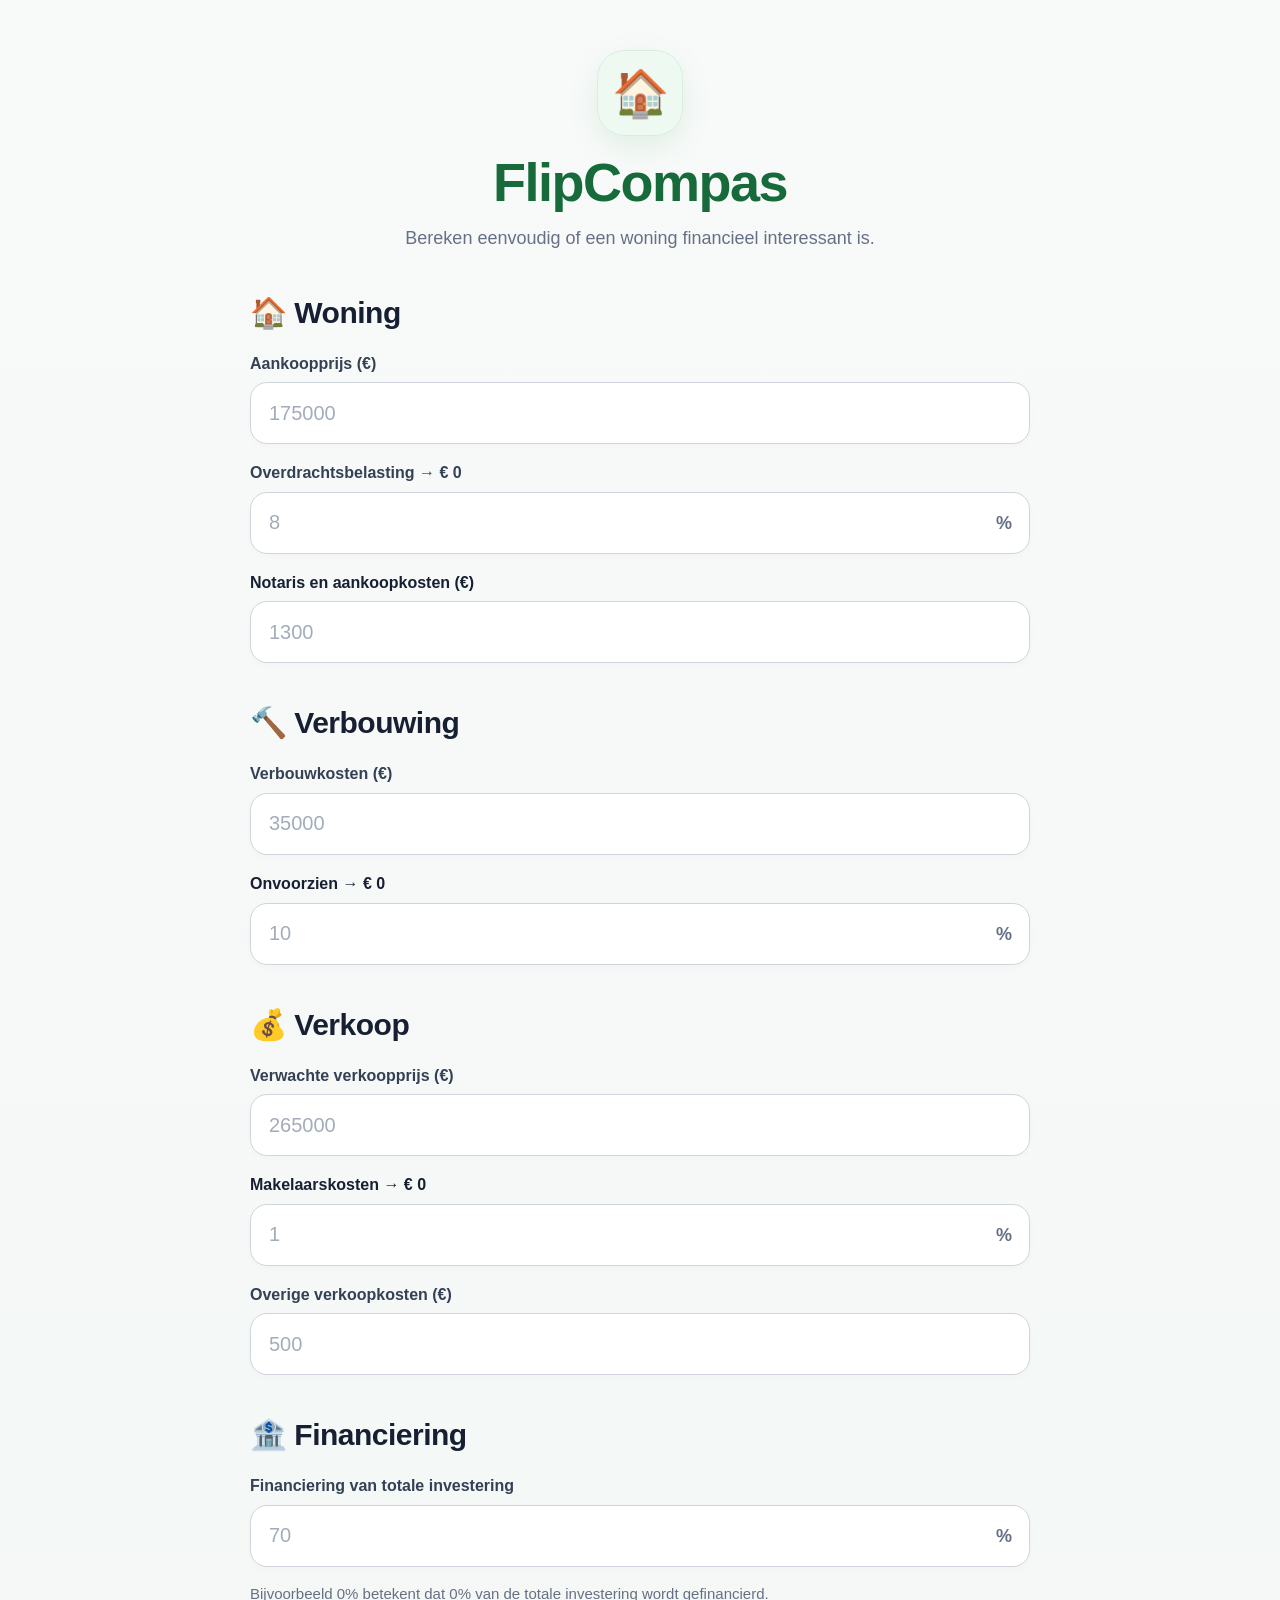
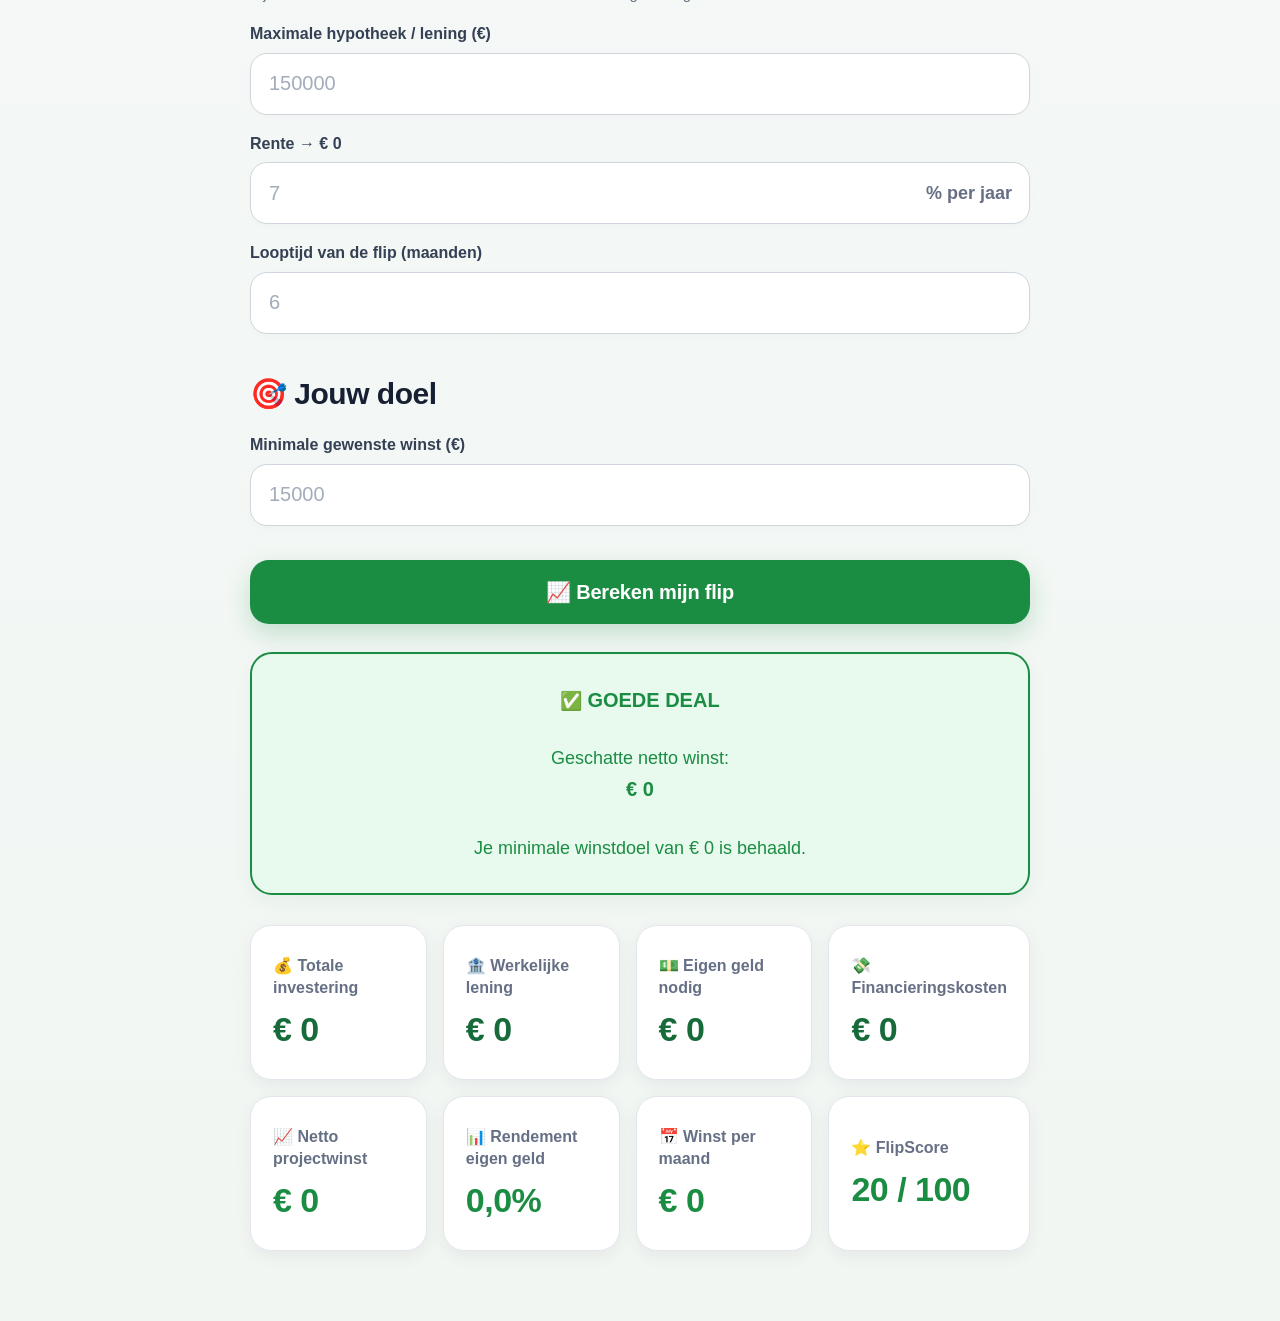
==== commit 8b1ebcea: "Update index.html" ====
--- a/index.html
+++ b/index.html
@@ -3,7 +3,11 @@
 
 <head>
     <meta charset="UTF-8">
-    <meta name="viewport" content="width=device-width, initial-scale=1.0">
+
+    <meta
+        name="viewport"
+        content="width=device-width, initial-scale=1.0"
+    >
 
     <title>FlipCompas – Woning Flip Calculator</title>
 
@@ -12,41 +16,64 @@
         content="Bereken eenvoudig of een woning financieel interessant is om te verbouwen en door te verkopen."
     >
 
-    <meta name="robots" content="index, follow">
+    <meta
+        name="robots"
+        content="index, follow"
+    >
 
     <link
         rel="canonical"
         href="https://flipcompas.github.io/FlipCompas/"
     >
 
-    <meta name="theme-color" content="#ffffff">
-
-    <link rel="stylesheet" href="style.css">
+    <meta
+        name="theme-color"
+        content="#f4f7f5"
+    >
+
+    <!-- CSS -->
+    <link
+        rel="stylesheet"
+        href="style.css"
+    >
 </head>
 
+
 <body>
 
 <div class="container">
 
-    <!-- LOGO -->
+
+    <!-- =========================
+         LOGO
+    ========================== -->
+
     <div class="logo">
         🏠
     </div>
 
 
-    <!-- TITEL -->
-    <h1>FlipCompas</h1>
+    <!-- =========================
+         TITEL
+    ========================== -->
+
+    <h1>
+        FlipCompas
+    </h1>
 
     <p class="subtitle">
         Bereken eenvoudig of een woning financieel interessant is.
     </p>
 
 
+
     <!-- =========================
          WONING
     ========================== -->
 
-    <h2>🏠 Woning</h2>
+    <h2>
+        🏠 Woning
+    </h2>
 
 
     <label for="aankoop">
@@ -62,12 +89,25 @@
     >
 
 
+
     <label for="overdracht">
-        Overdrachtsbelasting
-        <span id="overdrachtBedrag">→ € 0</span>
-    </label>
+
+        <span>
+            Overdrachtsbelasting
+        </span>
+
+        <span
+            id="overdrachtBedrag"
+            class="berekend-bedrag"
+        >
+            → € 0
+        </span>
+
+    </label>
+
 
     <div class="percentage-input">
+
         <input
             type="number"
             id="overdracht"
@@ -75,12 +115,27 @@
             min="0"
             step="0.1"
         >
-        <span>%</span>
-    </div>
+
+        <span class="percentage-teken">
+            %
+        </span>
+
+    </div>
+
 
 
     <label for="notaris">
-        Notaris en aankoopkosten (€)
+
+        <span>
+            Notaris en aankoopkosten (€)
+        </span>
+
+        <span
+            id="notarisLabel"
+            class="belangrijk-label"
+        >
+        </span>
+
     </label>
 
     <input
@@ -92,11 +147,14 @@
     >
 
 
+
     <!-- =========================
          VERBOUWING
     ========================== -->
 
-    <h2>🔨 Verbouwing</h2>
+    <h2>
+        🔨 Verbouwing
+    </h2>
 
 
     <label for="verbouw">
@@ -112,12 +170,25 @@
     >
 
 
+
     <label for="onvoorzien">
-        Onvoorzien
-        <span id="onvoorzienBedrag">→ € 0</span>
-    </label>
+
+        <span>
+            Onvoorzien
+        </span>
+
+        <span
+            id="onvoorzienBedrag"
+            class="berekend-bedrag"
+        >
+            → € 0
+        </span>
+
+    </label>
+
 
     <div class="percentage-input">
+
         <input
             type="number"
             id="onvoorzien"
@@ -125,15 +196,22 @@
             min="0"
             step="1"
         >
-        <span>%</span>
-    </div>
+
+        <span class="percentage-teken">
+            %
+        </span>
+
+    </div>
+
 
 
     <!-- =========================
          VERKOOP
     ========================== -->
 
-    <h2>💰 Verkoop</h2>
+    <h2>
+        💰 Verkoop
+    </h2>
 
 
     <label for="verkoop">
@@ -149,12 +227,25 @@
     >
 
 
+
     <label for="makelaar">
-        Makelaarskosten
-        <span id="makelaarBedrag">→ € 0</span>
-    </label>
+
+        <span>
+            Makelaarskosten
+        </span>
+
+        <span
+            id="makelaarBedrag"
+            class="berekend-bedrag"
+        >
+            → € 0
+        </span>
+
+    </label>
+
 
     <div class="percentage-input">
+
         <input
             type="number"
             id="makelaar"
@@ -162,8 +253,13 @@
             min="0"
             step="0.1"
         >
-        <span>%</span>
-    </div>
+
+        <span class="percentage-teken">
+            %
+        </span>
+
+    </div>
+
 
 
     <label for="verkoopOverig">
@@ -179,18 +275,23 @@
     >
 
 
+
     <!-- =========================
          FINANCIERING
     ========================== -->
 
-    <h2>🏦 Financiering</h2>
+    <h2>
+        🏦 Financiering
+    </h2>
 
 
     <label for="financieringsPercentage">
         Financiering van totale investering
     </label>
 
+
     <div class="percentage-input">
+
         <input
             type="number"
             id="financieringsPercentage"
@@ -199,16 +300,21 @@
             max="100"
             step="1"
         >
-        <span>%</span>
-    </div>
-
-
-    <p>
+
+        <span class="percentage-teken">
+            %
+        </span>
+
+    </div>
+
+
+    <p class="uitleg">
         Bijvoorbeeld 70% betekent dat 70% van de totale investering
         wordt gefinancierd.
     </p>
 
 
+
     <label for="hypotheek">
         Maximale hypotheek / lening (€)
     </label>
@@ -222,12 +328,25 @@
     >
 
 
+
     <label for="rente">
-        Rente
-        <span id="renteBedrag">→ € 0</span>
-    </label>
+
+        <span>
+            Rente
+        </span>
+
+        <span
+            id="renteBedrag"
+            class="berekend-bedrag"
+        >
+            → € 0
+        </span>
+
+    </label>
+
 
     <div class="percentage-input">
+
         <input
             type="number"
             id="rente"
@@ -235,8 +354,13 @@
             min="0"
             step="0.1"
         >
-        <span>% per jaar</span>
-    </div>
+
+        <span class="percentage-teken">
+            % per jaar
+        </span>
+
+    </div>
+
 
 
     <label for="looptijd">
@@ -252,11 +376,14 @@
     >
 
 
+
     <!-- =========================
          JOUW DOEL
     ========================== -->
 
-    <h2>🎯 Jouw doel</h2>
+    <h2>
+        🎯 Jouw doel
+    </h2>
 
 
     <label for="minWinst">
@@ -270,6 +397,7 @@
         min="0"
         step="1000"
     >
+
 
 
     <!-- =========================
@@ -284,6 +412,7 @@
     </button>
 
 
+
     <!-- =========================
          RESULTAAT
     ========================== -->
@@ -293,6 +422,7 @@
     </div>
 
 
+
     <!-- =========================
          DASHBOARD
     ========================== -->
@@ -302,7 +432,9 @@
 
         <div class="kaart">
 
-            <h3>💰 Totale investering</h3>
+            <h3>
+                💰 Totale investering
+            </h3>
 
             <p id="investering">
                 € 0
@@ -311,9 +443,12 @@
         </div>
 
 
-        <div class="kaart">
-
-            <h3>🏦 Werkelijke lening</h3>
+
+        <div class="kaart">
+
+            <h3>
+                🏦 Werkelijke lening
+            </h3>
 
             <p id="werkelijkeLening">
                 € 0
@@ -322,9 +457,12 @@
         </div>
 
 
-        <div class="kaart">
-
-            <h3>💵 Eigen geld nodig</h3>
+
+        <div class="kaart">
+
+            <h3>
+                💵 Eigen geld nodig
+            </h3>
 
             <p id="eigenGeld">
                 € 0
@@ -333,9 +471,12 @@
         </div>
 
 
-        <div class="kaart">
-
-            <h3>💸 Financieringskosten</h3>
+
+        <div class="kaart">
+
+            <h3>
+                💸 Financieringskosten
+            </h3>
 
             <p id="financieringsKosten">
                 € 0
@@ -344,9 +485,12 @@
         </div>
 
 
-        <div class="kaart">
-
-            <h3>📈 Netto projectwinst</h3>
+
+        <div class="kaart">
+
+            <h3>
+                📈 Netto projectwinst
+            </h3>
 
             <p id="winstKaart">
                 € 0
@@ -355,9 +499,12 @@
         </div>
 
 
-        <div class="kaart">
-
-            <h3>📊 Rendement eigen geld</h3>
+
+        <div class="kaart">
+
+            <h3>
+                📊 Rendement eigen geld
+            </h3>
 
             <p id="rendement">
                 0%
@@ -366,9 +513,12 @@
         </div>
 
 
-        <div class="kaart">
-
-            <h3>📅 Winst per maand</h3>
+
+        <div class="kaart">
+
+            <h3>
+                📅 Winst per maand
+            </h3>
 
             <p id="winstPerMaand">
                 € 0
@@ -377,9 +527,12 @@
         </div>
 
 
-        <div class="kaart">
-
-            <h3>⭐ FlipScore</h3>
+
+        <div class="kaart">
+
+            <h3>
+                ⭐ FlipScore
+            </h3>
 
             <p id="flipscore">
                 0 / 100
@@ -393,6 +546,10 @@
 </div>
 
 
+<!-- =========================
+     JAVASCRIPT
+========================== -->
+
 <script src="script.js"></script>
 
 </body>
--- a/style.css
+++ b/style.css
@@ -14,12 +14,11 @@
     margin: 0;
     padding: 0;
 
-    background:
-        linear-gradient(
-            180deg,
-            #f8faf9 0%,
-            #f1f6f3 100%
-        );
+    background: linear-gradient(
+        180deg,
+        #f8faf9 0%,
+        #f1f6f3 100%
+    );
 
     font-family:
         -apple-system,
@@ -147,7 +146,20 @@
 
     line-height: 1.35;
 
-    font-weight: 750;
+    font-weight: 700;
+}
+
+
+/* =========================
+   BELANGRIJKE KOSTENPOSTEN
+   ========================= */
+
+label[for="notaris"],
+label[for="onvoorzien"],
+label[for="makelaar"] {
+    color: #172033;
+
+    font-weight: 900;
 }
 
 
@@ -219,6 +231,38 @@
 
 input[type="number"] {
     -moz-appearance: textfield;
+}
+
+
+/* =========================
+   PERCENTAGE VELDEN
+   ========================= */
+
+.percentage-input {
+    position: relative;
+
+    width: 100%;
+}
+
+.percentage-input input {
+    padding-right: 75px;
+}
+
+.percentage-input span {
+    position: absolute;
+
+    right: 18px;
+    top: 50%;
+
+    transform: translateY(-50%);
+
+    color: #667085;
+
+    font-size: 18px;
+
+    font-weight: 800;
+
+    pointer-events: none;
 }
 
 
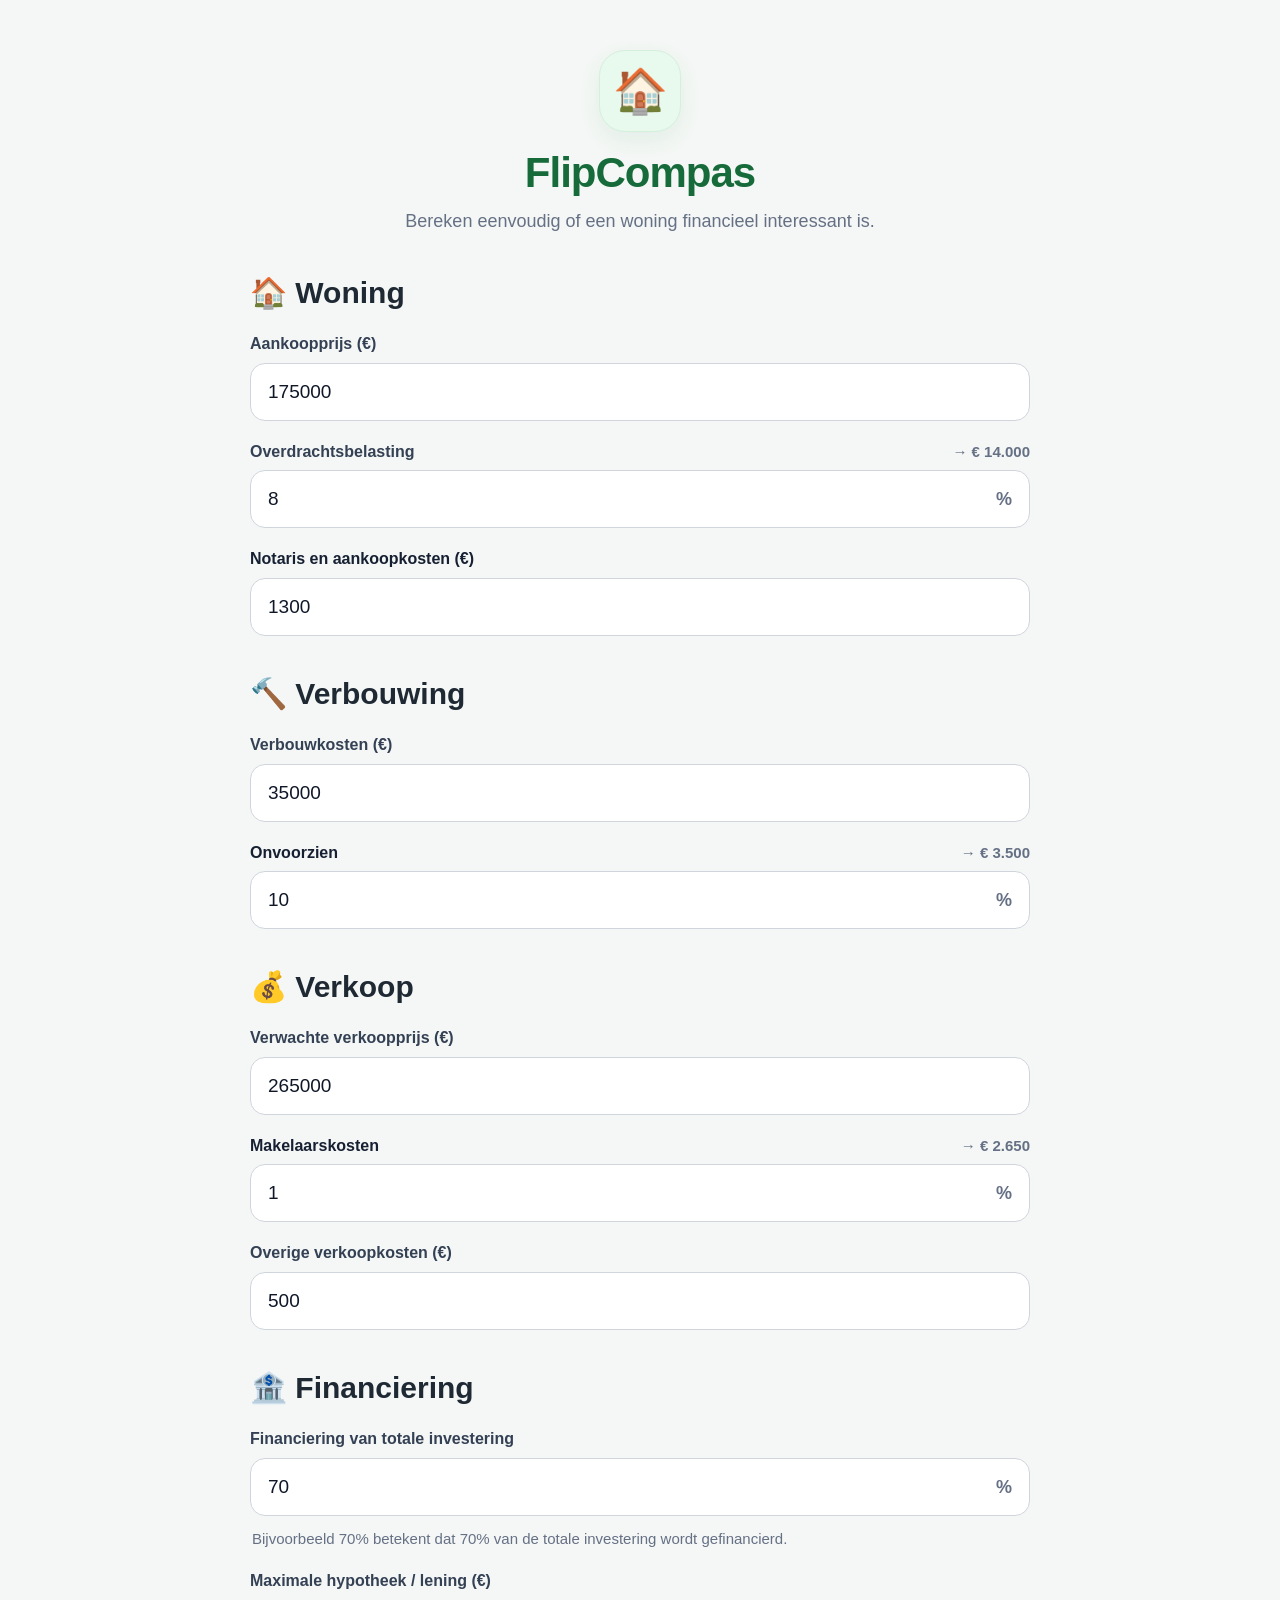
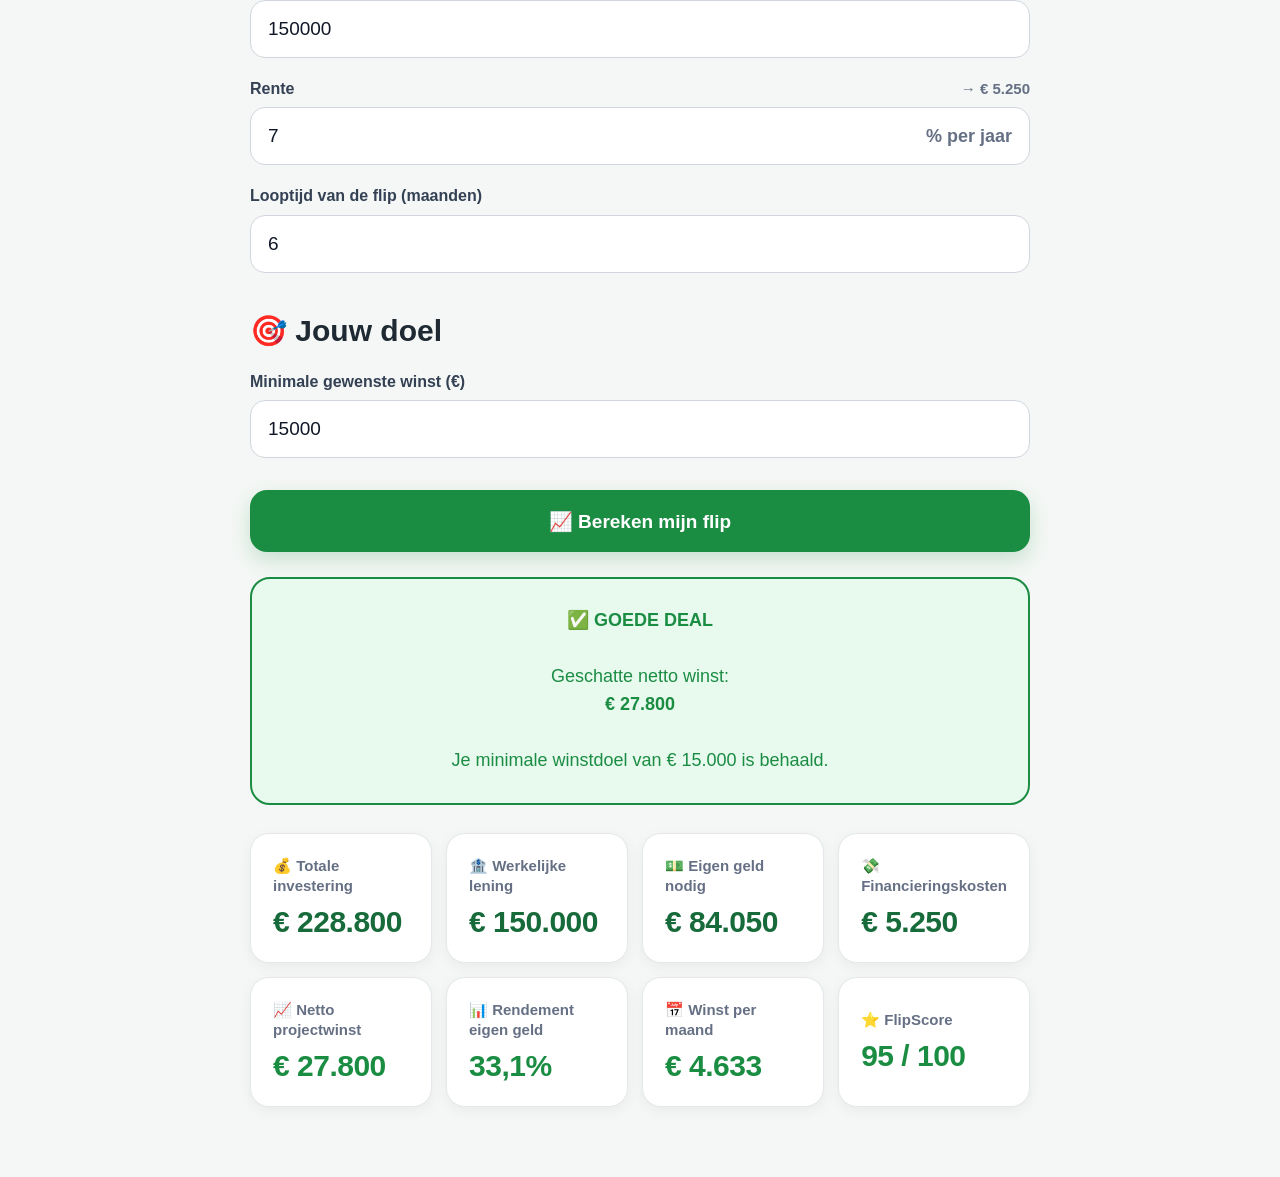
==== commit 29fd78cd: "Update index.html" ====
--- a/index.html
+++ b/index.html
@@ -31,7 +31,6 @@
         content="#f4f7f5"
     >
 
-    <!-- CSS -->
     <link
         rel="stylesheet"
         href="style.css"
@@ -44,18 +43,14 @@
 <div class="container">
 
 
-    <!-- =========================
-         LOGO
-    ========================== -->
+    <!-- LOGO -->
 
     <div class="logo">
         🏠
     </div>
 
 
-    <!-- =========================
-         TITEL
-    ========================== -->
+    <!-- TITEL -->
 
     <h1>
         FlipCompas
@@ -66,7 +61,6 @@
     </p>
 
 
-
     <!-- =========================
          WONING
     ========================== -->
@@ -83,11 +77,10 @@
     <input
         type="number"
         id="aankoop"
-        placeholder="175000"
+        value="175000"
         min="0"
         step="100"
     >
-
 
 
     <label for="overdracht">
@@ -111,7 +104,7 @@
         <input
             type="number"
             id="overdracht"
-            placeholder="8"
+            value="8"
             min="0"
             step="0.1"
         >
@@ -121,7 +114,6 @@
         </span>
 
     </div>
-
 
 
     <label for="notaris">
@@ -133,19 +125,17 @@
         <span
             id="notarisLabel"
             class="belangrijk-label"
-        >
-        </span>
+        ></span>
 
     </label>
 
     <input
         type="number"
         id="notaris"
-        placeholder="1300"
+        value="1300"
         min="0"
         step="50"
     >
-
 
 
     <!-- =========================
@@ -164,11 +154,10 @@
     <input
         type="number"
         id="verbouw"
-        placeholder="35000"
+        value="35000"
         min="0"
         step="100"
     >
-
 
 
     <label for="onvoorzien">
@@ -192,7 +181,7 @@
         <input
             type="number"
             id="onvoorzien"
-            placeholder="10"
+            value="10"
             min="0"
             step="1"
         >
@@ -202,7 +191,6 @@
         </span>
 
     </div>
-
 
 
     <!-- =========================
@@ -221,11 +209,10 @@
     <input
         type="number"
         id="verkoop"
-        placeholder="265000"
+        value="265000"
         min="0"
         step="100"
     >
-
 
 
     <label for="makelaar">
@@ -249,7 +236,7 @@
         <input
             type="number"
             id="makelaar"
-            placeholder="1"
+            value="1"
             min="0"
             step="0.1"
         >
@@ -261,7 +248,6 @@
     </div>
 
 
-
     <label for="verkoopOverig">
         Overige verkoopkosten (€)
     </label>
@@ -269,11 +255,10 @@
     <input
         type="number"
         id="verkoopOverig"
-        placeholder="500"
+        value="500"
         min="0"
         step="50"
     >
-
 
 
     <!-- =========================
@@ -295,7 +280,7 @@
         <input
             type="number"
             id="financieringsPercentage"
-            placeholder="70"
+            value="70"
             min="0"
             max="100"
             step="1"
@@ -314,7 +299,6 @@
     </p>
 
 
-
     <label for="hypotheek">
         Maximale hypotheek / lening (€)
     </label>
@@ -322,11 +306,10 @@
     <input
         type="number"
         id="hypotheek"
-        placeholder="150000"
+        value="150000"
         min="0"
         step="1000"
     >
-
 
 
     <label for="rente">
@@ -350,7 +333,7 @@
         <input
             type="number"
             id="rente"
-            placeholder="7"
+            value="7"
             min="0"
             step="0.1"
         >
@@ -362,7 +345,6 @@
     </div>
 
 
-
     <label for="looptijd">
         Looptijd van de flip (maanden)
     </label>
@@ -370,11 +352,10 @@
     <input
         type="number"
         id="looptijd"
-        placeholder="6"
+        value="6"
         min="1"
         step="1"
     >
-
 
 
     <!-- =========================
@@ -393,11 +374,10 @@
     <input
         type="number"
         id="minWinst"
-        placeholder="15000"
+        value="15000"
         min="0"
         step="1000"
     >
-
 
 
     <!-- =========================
@@ -412,17 +392,13 @@
     </button>
 
 
-
-    <!-- =========================
-         RESULTAAT
-    ========================== -->
+    <!-- RESULTAAT -->
 
     <div id="resultaat">
         Vul de gegevens in en bereken je deal.
     </div>
 
 
-
     <!-- =========================
          DASHBOARD
     ========================== -->
@@ -443,7 +419,6 @@
         </div>
 
 
-
         <div class="kaart">
 
             <h3>
@@ -457,7 +432,6 @@
         </div>
 
 
-
         <div class="kaart">
 
             <h3>
@@ -471,7 +445,6 @@
         </div>
 
 
-
         <div class="kaart">
 
             <h3>
@@ -485,7 +458,6 @@
         </div>
 
 
-
         <div class="kaart">
 
             <h3>
@@ -499,7 +471,6 @@
         </div>
 
 
-
         <div class="kaart">
 
             <h3>
@@ -513,7 +484,6 @@
         </div>
 
 
-
         <div class="kaart">
 
             <h3>
@@ -527,7 +497,6 @@
         </div>
 
 
-
         <div class="kaart">
 
             <h3>
@@ -546,10 +515,6 @@
 </div>
 
 
-<!-- =========================
-     JAVASCRIPT
-========================== -->
-
 <script src="script.js"></script>
 
 </body>
--- a/style.css
+++ b/style.css
@@ -1,5 +1,5 @@
 /* =========================
-   FLIPCOMPAS – MODERN DESIGN
+   FLIPCOMPAS
    ========================= */
 
 * {
@@ -14,11 +14,7 @@
     margin: 0;
     padding: 0;
 
-    background: linear-gradient(
-        180deg,
-        #f8faf9 0%,
-        #f1f6f3 100%
-    );
+    background: #f4f7f5;
 
     font-family:
         -apple-system,
@@ -27,7 +23,7 @@
         Arial,
         sans-serif;
 
-    color: #172033;
+    color: #1f2933;
 }
 
 
@@ -37,7 +33,7 @@
 
 .container {
     width: 100%;
-    max-width: 820px;
+    max-width: 760px;
 
     margin: 0 auto;
 
@@ -50,8 +46,8 @@
    ========================= */
 
 .logo {
-    width: 86px;
-    height: 86px;
+    width: 82px;
+    height: 82px;
 
     margin: 0 auto 18px;
 
@@ -59,16 +55,16 @@
     align-items: center;
     justify-content: center;
 
-    background: #eef9f2;
-
-    border: 1px solid #d7efdf;
-
-    border-radius: 28px;
-
-    font-size: 46px;
+    background: #e8f9ee;
+
+    border: 1px solid #d4f0dd;
+
+    border-radius: 26px;
+
+    font-size: 44px;
 
     box-shadow:
-        0 10px 30px rgba(27, 141, 67, 0.10);
+        0 8px 22px rgba(27, 141, 67, 0.08);
 }
 
 
@@ -83,19 +79,19 @@
 
     color: #176b3a;
 
-    font-size: clamp(36px, 8vw, 54px);
-
-    line-height: 1.05;
-
-    font-weight: 850;
-
-    letter-spacing: -1.5px;
+    font-size: 42px;
+
+    line-height: 1.1;
+
+    font-weight: 800;
+
+    letter-spacing: -1px;
 }
 
 .subtitle {
-    max-width: 620px;
-
-    margin: 14px auto 42px;
+    max-width: 600px;
+
+    margin: 12px auto 40px;
 
     text-align: center;
 
@@ -103,26 +99,24 @@
 
     font-size: 18px;
 
-    line-height: 1.55;
-}
-
-
-/* =========================
-   SECTIES
+    line-height: 1.5;
+}
+
+
+/* =========================
+   SECTIE TITELS
    ========================= */
 
 h2 {
-    margin: 42px 0 22px;
-
-    color: #172033;
+    margin: 40px 0 22px;
+
+    color: #1f2933;
 
     font-size: 30px;
 
     line-height: 1.2;
 
-    font-weight: 850;
-
-    letter-spacing: -0.5px;
+    font-weight: 800;
 }
 
 h2:first-of-type {
@@ -135,9 +129,16 @@
    ========================= */
 
 label {
-    display: block;
-
-    margin-top: 18px;
+    display: flex;
+
+    align-items: baseline;
+
+    justify-content: space-between;
+
+    gap: 10px;
+
+    margin-top: 20px;
+
     margin-bottom: 8px;
 
     color: #344054;
@@ -151,7 +152,7 @@
 
 
 /* =========================
-   BELANGRIJKE KOSTENPOSTEN
+   BELANGRIJKE KOSTEN
    ========================= */
 
 label[for="notaris"],
@@ -164,62 +165,71 @@
 
 
 /* =========================
+   BEREKENDE BEDRAGEN
+   ========================= */
+
+.berekend-bedrag {
+    color: #667085;
+
+    font-size: 15px;
+
+    font-weight: 800;
+
+    white-space: nowrap;
+}
+
+
+/* =========================
    INPUTS
    ========================= */
 
 input {
     width: 100%;
 
-    height: 62px;
-
-    padding: 0 18px;
+    height: 58px;
+
+    padding: 0 17px;
 
     border: 1.5px solid #d0d5dd;
 
-    border-radius: 17px;
+    border-radius: 15px;
 
     background: #ffffff;
 
-    color: #172033;
+    color: #101828;
 
     font-family: inherit;
 
-    font-size: 20px;
-
-    font-weight: 500;
+    font-size: 19px;
 
     outline: none;
-
-    box-shadow:
-        0 2px 7px rgba(16, 24, 40, 0.025);
 
     transition:
         border-color 0.2s ease,
-        box-shadow 0.2s ease,
-        transform 0.15s ease;
-}
-
-input:hover {
-    border-color: #b8c0cc;
+        box-shadow 0.2s ease;
 }
 
 input:focus {
     border-color: #1b8d43;
 
     box-shadow:
-        0 0 0 4px rgba(27, 141, 67, 0.10),
-        0 4px 12px rgba(16, 24, 40, 0.05);
-}
+        0 0 0 4px rgba(27, 141, 67, 0.10);
+}
+
+
+/* =========================
+   LICHTE VOORBEELDWAARDEN
+   ========================= */
 
 input::placeholder {
-    color: #a3acba;
+    color: #aeb5bf;
 
     opacity: 1;
 }
 
 
 /* =========================
-   NUMMER PIJLTJES VERWIJDEREN
+   NUMMER PIJLTJES
    ========================= */
 
 input[type="number"]::-webkit-inner-spin-button,
@@ -245,14 +255,14 @@
 }
 
 .percentage-input input {
-    padding-right: 75px;
-}
-
-.percentage-input span {
+    padding-right: 90px;
+}
+
+.percentage-teken {
     position: absolute;
 
+    top: 50%;
     right: 18px;
-    top: 50%;
 
     transform: translateY(-50%);
 
@@ -263,38 +273,42 @@
     font-weight: 800;
 
     pointer-events: none;
-}
-
-
-/* =========================
-   UITLEGTEKST
-   ========================= */
-
-p {
+
+    white-space: nowrap;
+}
+
+
+/* =========================
+   UITLEG
+   ========================= */
+
+.uitleg {
+    margin: 12px 2px 0;
+
     color: #667085;
 
     font-size: 15px;
 
-    line-height: 1.55;
-}
-
-
-/* =========================
-   BEREKEN-KNOP
+    line-height: 1.5;
+}
+
+
+/* =========================
+   BEREKEN KNOP
    ========================= */
 
 button {
     width: 100%;
 
-    min-height: 64px;
-
-    margin-top: 34px;
-
-    padding: 0 24px;
+    min-height: 62px;
+
+    margin-top: 32px;
+
+    padding: 0 20px;
 
     border: none;
 
-    border-radius: 19px;
+    border-radius: 17px;
 
     background: #1b8d43;
 
@@ -302,16 +316,14 @@
 
     font-family: inherit;
 
-    font-size: 20px;
-
-    font-weight: 850;
-
-    letter-spacing: -0.2px;
+    font-size: 19px;
+
+    font-weight: 800;
 
     cursor: pointer;
 
     box-shadow:
-        0 10px 25px rgba(27, 141, 67, 0.22);
+        0 8px 20px rgba(27, 141, 67, 0.20);
 
     transition:
         transform 0.15s ease,
@@ -320,14 +332,14 @@
 }
 
 button:hover {
-    background: #16783a;
+    background: #167a39;
 
     box-shadow:
-        0 13px 30px rgba(27, 141, 67, 0.28);
+        0 10px 24px rgba(27, 141, 67, 0.25);
 }
 
 button:active {
-    transform: scale(0.985);
+    transform: scale(0.98);
 }
 
 
@@ -336,36 +348,26 @@
    ========================= */
 
 #resultaat {
-    margin-top: 28px;
-
-    padding: 30px 22px;
-
-    background: #eaf8ef;
-
-    border: 2px solid #3d9555;
-
-    border-radius: 22px;
-
-    color: #32834a;
+    margin-top: 25px;
+
+    padding: 28px 20px;
+
+    background: #e8f9ee;
+
+    border: 2px solid #1b8d43;
+
+    border-radius: 20px;
+
+    color: #1b8d43;
 
     text-align: center;
 
     font-size: 18px;
 
-    line-height: 1.6;
-
-    box-shadow:
-        0 7px 20px rgba(27, 141, 67, 0.06);
-
-    transition:
-        background 0.25s ease,
-        border-color 0.25s ease,
-        color 0.25s ease;
+    line-height: 1.55;
 }
 
 #resultaat strong {
-    font-size: 20px;
-
     font-weight: 850;
 }
 
@@ -377,20 +379,20 @@
 .dashboard {
     display: grid;
 
-    grid-template-columns: 1fr 1fr;
-
-    gap: 16px;
-
-    margin-top: 30px;
-}
-
-
-/* =========================
-   KAARTEN
+    grid-template-columns: 1fr;
+
+    gap: 14px;
+
+    margin-top: 28px;
+}
+
+
+/* =========================
+   KAART
    ========================= */
 
 .kaart {
-    min-height: 150px;
+    min-height: 130px;
 
     display: flex;
 
@@ -398,27 +400,16 @@
 
     justify-content: center;
 
-    padding: 24px 22px;
+    padding: 22px;
 
     background: #ffffff;
 
-    border: 1px solid #e3e7ed;
-
-    border-radius: 21px;
+    border: 1px solid #e4e7ec;
+
+    border-radius: 19px;
 
     box-shadow:
-        0 5px 18px rgba(16, 24, 40, 0.055);
-
-    transition:
-        transform 0.2s ease,
-        box-shadow 0.2s ease;
-}
-
-.kaart:hover {
-    transform: translateY(-2px);
-
-    box-shadow:
-        0 9px 25px rgba(16, 24, 40, 0.08);
+        0 4px 14px rgba(16, 24, 40, 0.05);
 }
 
 
@@ -427,20 +418,20 @@
    ========================= */
 
 .kaart h3 {
-    margin: 0 0 12px;
+    margin: 0 0 10px;
 
     color: #667085;
 
-    font-size: 16px;
-
-    line-height: 1.35;
+    font-size: 15px;
+
+    line-height: 1.3;
 
     font-weight: 750;
 }
 
 
 /* =========================
-   KAART BEDRAG
+   KAART WAARDE
    ========================= */
 
 .kaart p {
@@ -448,7 +439,7 @@
 
     color: #176b3a;
 
-    font-size: clamp(27px, 5vw, 34px);
+    font-size: 30px;
 
     line-height: 1.15;
 
@@ -465,35 +456,30 @@
 @media (max-width: 599px) {
 
     .container {
-        padding:
-            28px
-            16px
-            55px;
+        padding: 28px 16px 55px;
     }
 
     .logo {
         width: 78px;
         height: 78px;
 
-        border-radius: 24px;
-
         font-size: 40px;
     }
 
     h1 {
-        font-size: 42px;
+        font-size: 40px;
     }
 
     .subtitle {
+        font-size: 16px;
+
         margin-bottom: 35px;
-
-        font-size: 16px;
     }
 
     h2 {
-        margin-top: 38px;
-
         font-size: 28px;
+
+        margin-top: 36px;
     }
 
     label {
@@ -501,53 +487,37 @@
     }
 
     input {
-        height: 60px;
-
-        border-radius: 16px;
-
-        font-size: 19px;
+        height: 58px;
+
+        font-size: 18px;
     }
 
     button {
-        min-height: 62px;
-
-        border-radius: 18px;
-
-        font-size: 19px;
+        min-height: 60px;
+
+        font-size: 18px;
     }
 
     #resultaat {
-        padding: 27px 18px;
-
-        border-radius: 21px;
-    }
-
-    .dashboard {
-        grid-template-columns: 1fr 1fr;
-
-        gap: 12px;
+        padding: 26px 18px;
+
+        font-size: 17px;
     }
 
     .kaart {
-        min-height: 140px;
-
-        padding: 19px 16px;
-
-        border-radius: 18px;
-    }
-
-    .kaart h3 {
-        font-size: 14px;
+        min-height: 125px;
+
+        padding: 20px;
     }
 
     .kaart p {
-        font-size: 25px;
-    }
-}
-
-
-/* =========================
-   HEEL KLEINE TELEFOONS
+        font-size: 27px;
+    }
+}
+
+
+/* =========================
+   KLEINE TELEFOONS
    ========================= */
 
 @media (max-width: 380px) {
@@ -566,38 +536,32 @@
     }
 
     input {
-        height: 56px;
-
-        font-size: 18px;
-    }
-
-    .dashboard {
-        gap: 10px;
-    }
-
-    .kaart {
-        min-height: 130px;
-
-        padding: 16px 13px;
-    }
-
-    .kaart h3 {
-        font-size: 13px;
+        height: 55px;
+
+        font-size: 17px;
+    }
+
+    .percentage-teken {
+        right: 15px;
+
+        font-size: 17px;
     }
 
     .kaart p {
-        font-size: 22px;
-    }
-}
-
-
-/* =========================
-   TABLET
+        font-size: 24px;
+    }
+}
+
+
+/* =========================
+   TABLET / DESKTOP
    ========================= */
 
 @media (min-width: 600px) {
 
     .container {
+        max-width: 760px;
+
         padding-top: 50px;
     }
 
@@ -605,15 +569,11 @@
         grid-template-columns:
             repeat(2, 1fr);
     }
-
-    .kaart {
-        text-align: left;
-    }
-}
-
-
-/* =========================
-   DESKTOP
+}
+
+
+/* =========================
+   GROTE DESKTOP
    ========================= */
 
 @media (min-width: 900px) {
@@ -626,8 +586,4 @@
         grid-template-columns:
             repeat(4, 1fr);
     }
-
-    .kaart {
-        min-height: 155px;
-    }
 }
